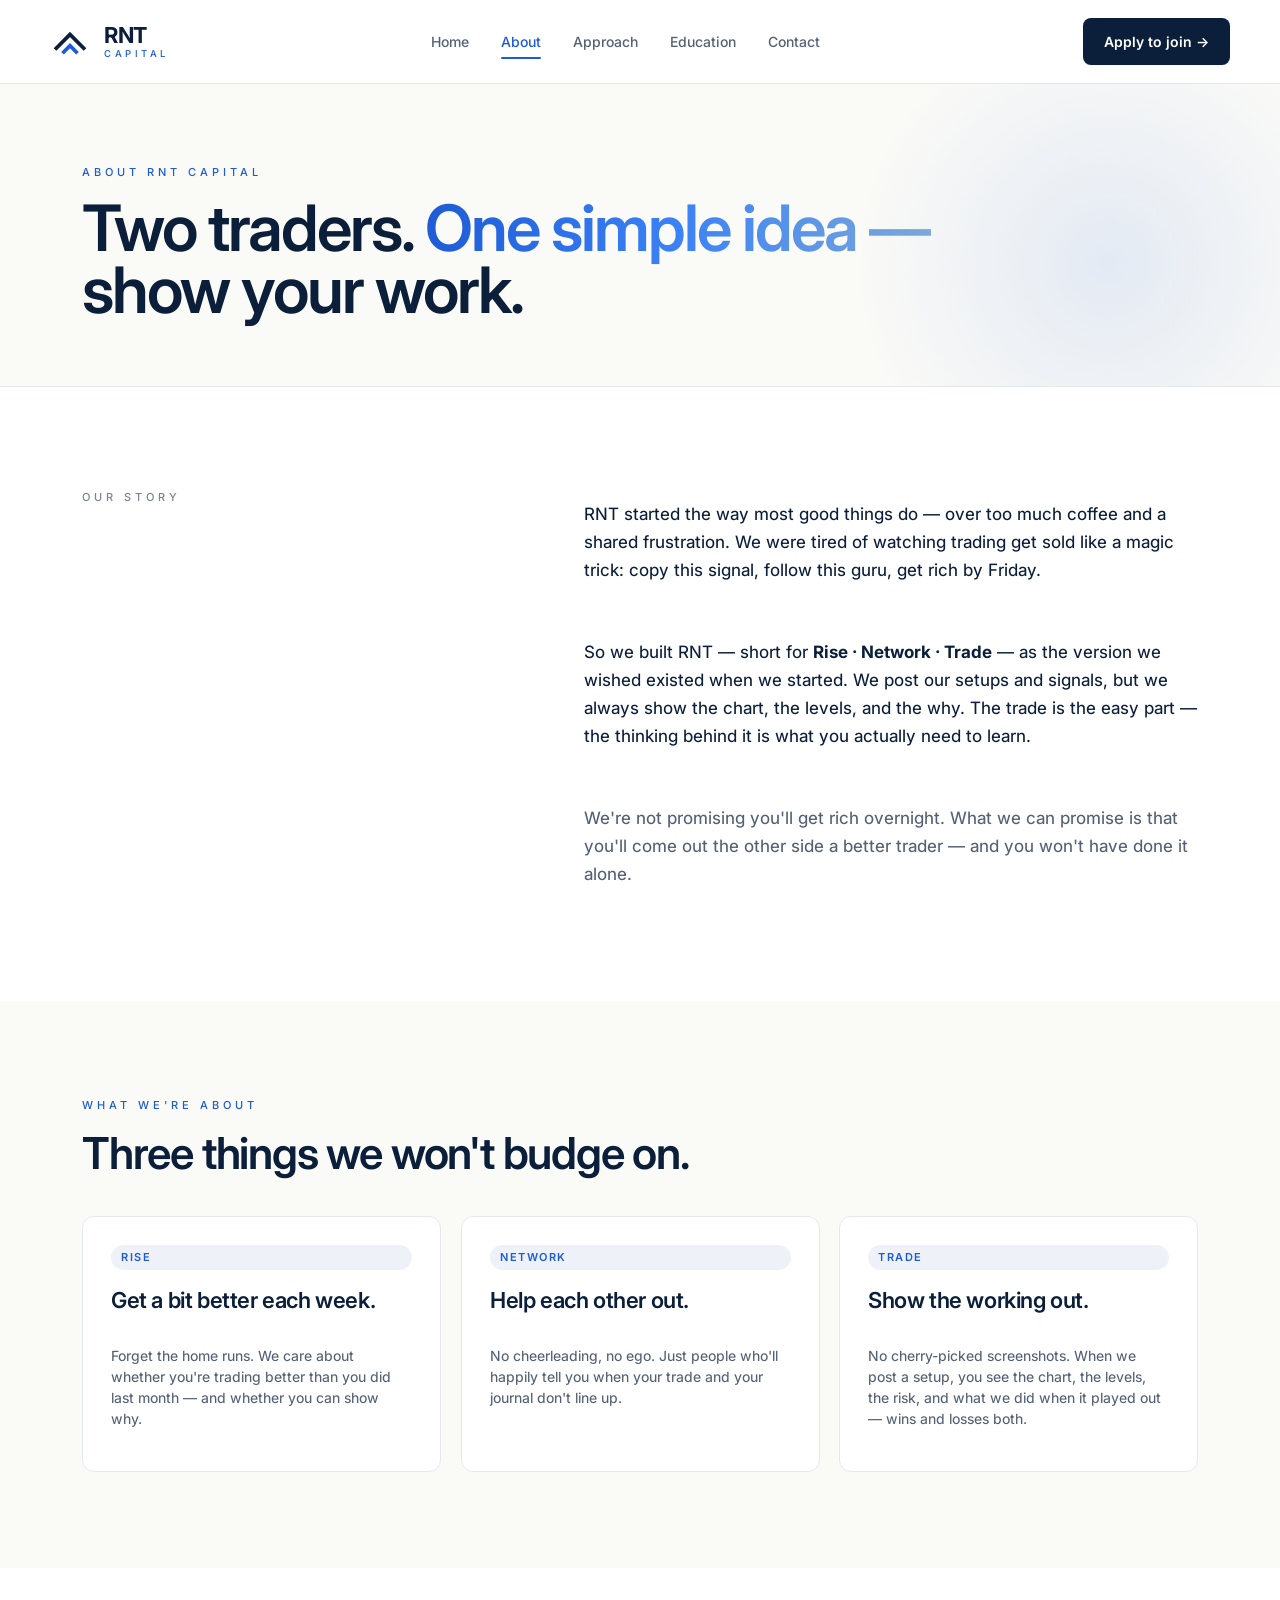
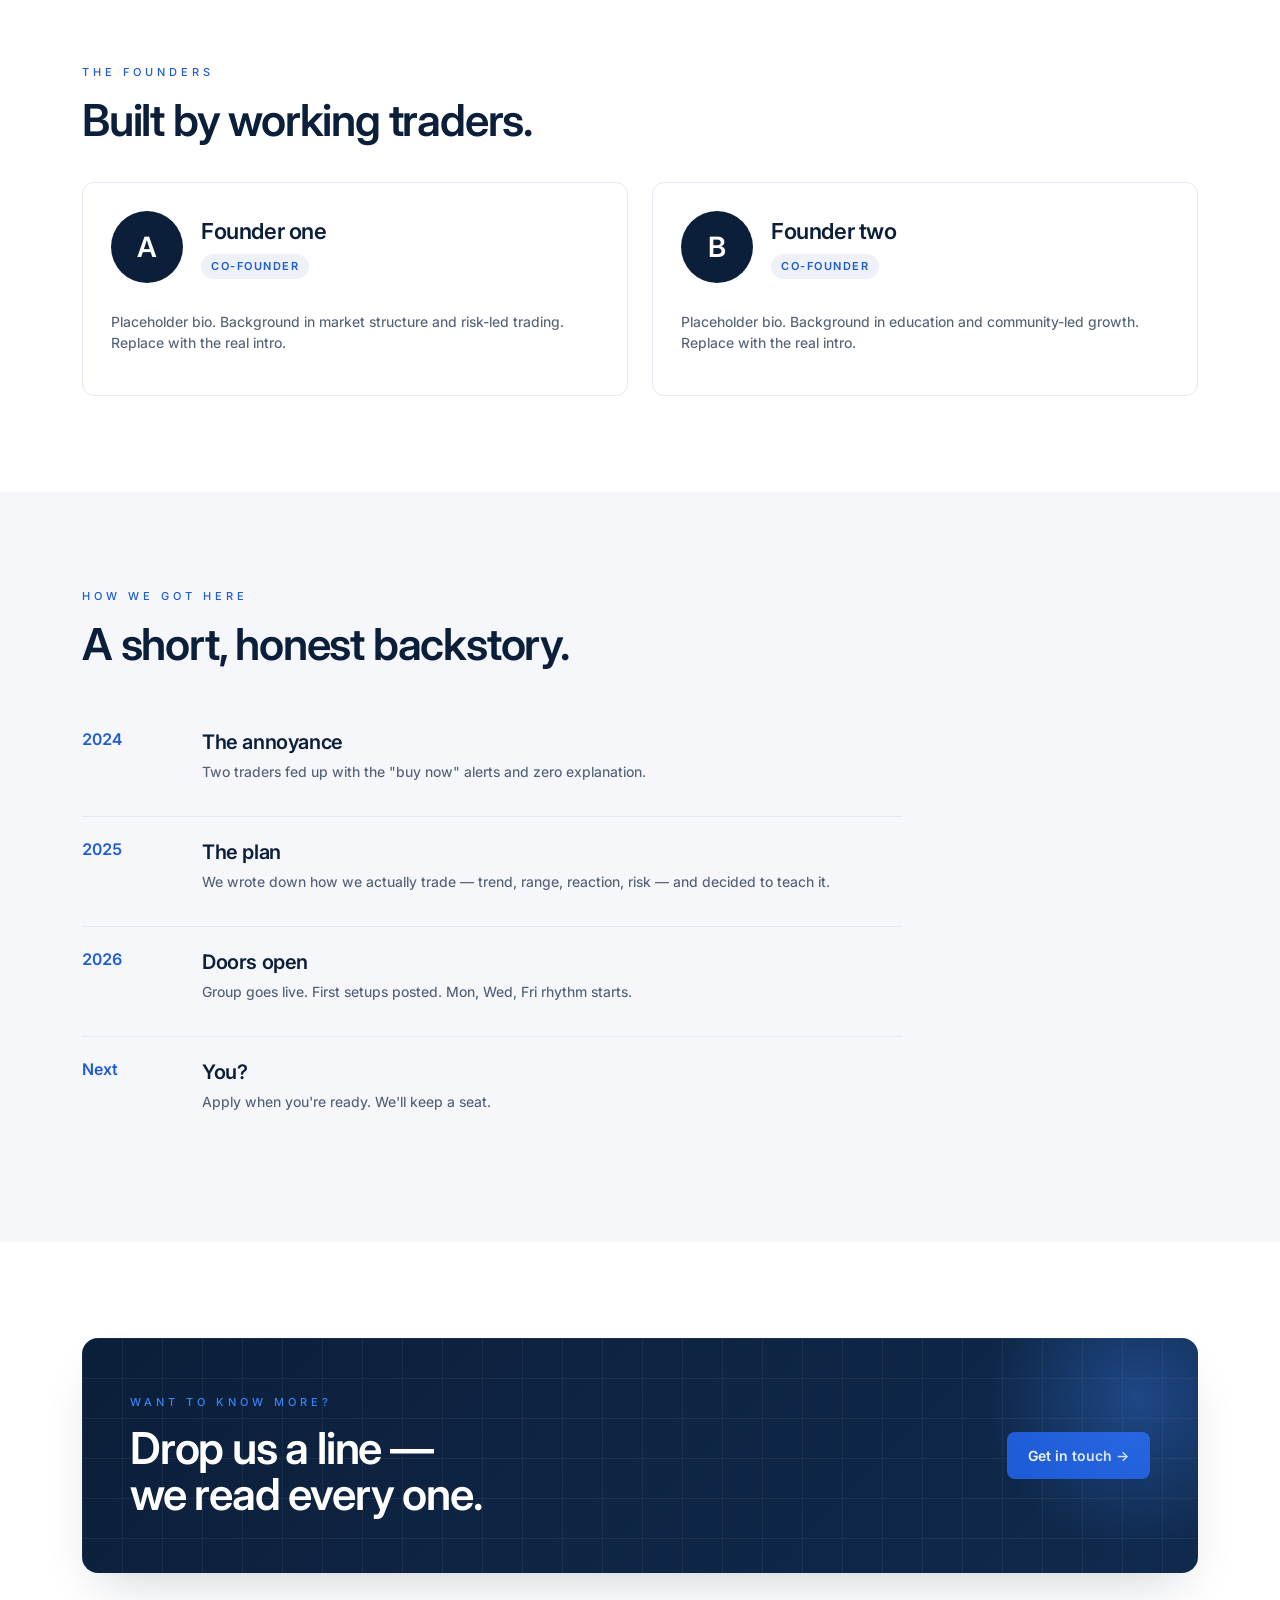
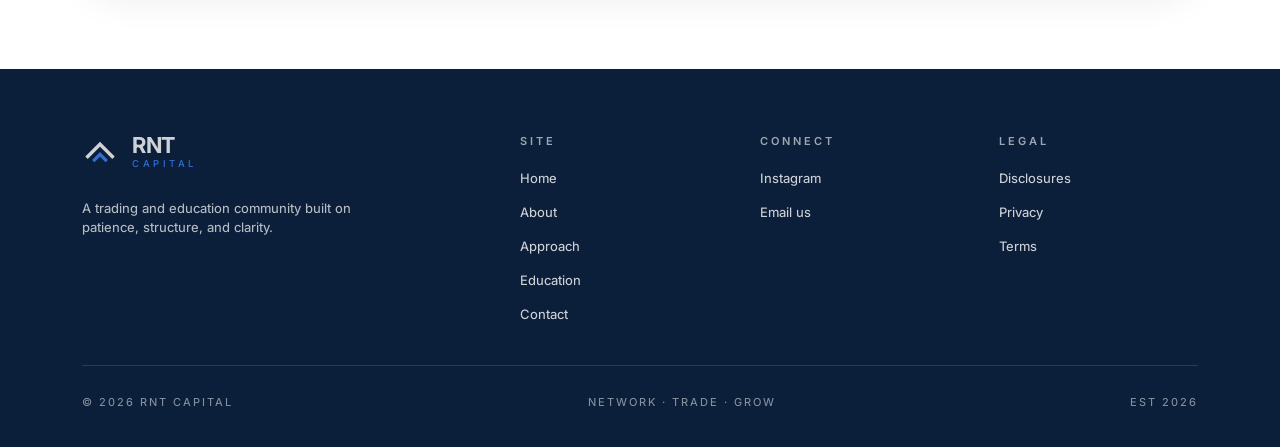
==== site/about.html @ 8daf4a84 "Initial commit: RNT Capital site" ====
<!doctype html>
<html lang="en">
<head>
<meta charset="utf-8" />
<meta name="viewport" content="width=device-width, initial-scale=1" />
<title>About — RNT Capital</title>
<meta name="description" content="Two traders, one principle: discipline before alpha. The story behind RNT Capital." />
<link rel="preconnect" href="https://fonts.googleapis.com">
<link rel="preconnect" href="https://fonts.gstatic.com" crossorigin>
<link href="https://fonts.googleapis.com/css2?family=Inter:wght@400;450;500;600;700&display=swap" rel="stylesheet">
<link rel="stylesheet" href="styles.css">
</head>
<body>

<header class="site-header">
  <div class="wrap nav">
    <a href="index.html" class="lockup" aria-label="RNT Capital home">
      <svg width="40" height="40" viewBox="0 0 64 64" aria-hidden="true"><path d="M8 44 L32 20 L56 44" stroke="#0B1F3A" stroke-width="6" fill="none" /><path d="M20 50 L32 38 L44 50" stroke="#1E5BD6" stroke-width="6" fill="none" /></svg>
      <span class="lockup-text"><span class="lockup-rnt">RNT</span><span class="lockup-cap">Capital</span></span>
    </a>
    <nav class="nav-links" aria-label="Primary">
      <a href="index.html">Home</a>
      <a href="about.html" class="active">About</a>
      <a href="approach.html">Approach</a>
      <a href="education.html">Education</a>
      <a href="contact.html">Contact</a>
    </nav>
    <a href="contact.html" class="btn btn-primary">Apply to join →</a>
  </div>
</header>

<main>
  <section class="page-hero">
    <div class="wrap reveal">
      <div class="crumb">About RNT Capital</div>
      <h1>Two traders. <span class="accent-grad">One simple idea —</span><br>show your work.</h1>
    </div>
  </section>

  <section class="section">
    <div class="wrap" style="display: grid; grid-template-columns: 1fr 1.4fr; gap: 64px;">
      <div class="reveal">
        <span class="eyebrow muted">Our story</span>
      </div>
      <div class="reveal" style="display: flex; flex-direction: column; gap: 20px; font-size: 17px; line-height: 1.65;">
        <p>RNT started the way most good things do — over too much coffee and a shared frustration. We were tired of watching trading get sold like a magic trick: copy this signal, follow this guru, get rich by Friday.</p>
        <p>So we built RNT — short for <strong>Rise · Network · Trade</strong> — as the version we wished existed when we started. We post our setups and signals, but we always show the chart, the levels, and the why. The trade is the easy part — the thinking behind it is what you actually need to learn.</p>
        <p class="muted">We're not promising you'll get rich overnight. What we can promise is that you'll come out the other side a better trader — and you won't have done it alone.</p>
      </div>
    </div>
  </section>

  <!-- Values -->
  <section class="section warm">
    <div class="wrap">
      <div class="reveal" style="display:flex; flex-direction:column; gap:16px; margin-bottom: 40px;">
        <span class="eyebrow">What we're about</span>
        <h2>Three things we won't budge on.</h2>
      </div>
      <div class="grid-3 reveal-stagger">
        <div class="card tilt reveal">
          <span class="tag">RISE</span>
          <h3>Get a bit better each week.</h3>
          <p class="muted" style="font-size: 14px;">Forget the home runs. We care about whether you're trading better than you did last month — and whether you can show why.</p>
        </div>
        <div class="card tilt reveal">
          <span class="tag">NETWORK</span>
          <h3>Help each other out.</h3>
          <p class="muted" style="font-size: 14px;">No cheerleading, no ego. Just people who'll happily tell you when your trade and your journal don't line up.</p>
        </div>
        <div class="card tilt reveal">
          <span class="tag">TRADE</span>
          <h3>Show the working out.</h3>
          <p class="muted" style="font-size: 14px;">No cherry-picked screenshots. When we post a setup, you see the chart, the levels, the risk, and what we did when it played out — wins and losses both.</p>
        </div>
      </div>
    </div>
  </section>

  <!-- Founders -->
  <section class="section">
    <div class="wrap">
      <div class="reveal" style="display:flex; flex-direction:column; gap:16px; margin-bottom: 40px;">
        <span class="eyebrow">The founders</span>
        <h2>Built by working traders.</h2>
      </div>
      <div class="grid-2 reveal-stagger">
        <div class="card tilt reveal">
          <div style="display: flex; gap: 18px; align-items: center;">
            <div style="width: 72px; height: 72px; border-radius: 50%; background: var(--ink); color: white; display: flex; align-items: center; justify-content: center; font-weight: 600; font-size: 28px;">A</div>
            <div>
              <h3>Founder one</h3>
              <span class="tag" style="margin-top: 6px;">CO-FOUNDER</span>
            </div>
          </div>
          <p class="muted" style="font-size: 14px;">Placeholder bio. Background in market structure and risk-led trading. Replace with the real intro.</p>
        </div>
        <div class="card tilt reveal">
          <div style="display: flex; gap: 18px; align-items: center;">
            <div style="width: 72px; height: 72px; border-radius: 50%; background: var(--ink); color: white; display: flex; align-items: center; justify-content: center; font-weight: 600; font-size: 28px;">B</div>
            <div>
              <h3>Founder two</h3>
              <span class="tag" style="margin-top: 6px;">CO-FOUNDER</span>
            </div>
          </div>
          <p class="muted" style="font-size: 14px;">Placeholder bio. Background in education and community-led growth. Replace with the real intro.</p>
        </div>
      </div>
    </div>
  </section>

  <!-- Timeline -->
  <section class="section mist">
    <div class="wrap">
      <div class="reveal" style="display:flex; flex-direction:column; gap:16px; margin-bottom: 40px;">
        <span class="eyebrow">How we got here</span>
        <h2>A short, honest backstory.</h2>
      </div>
      <div class="reveal-stagger" style="display: flex; flex-direction: column; gap: 0; max-width: 820px;">
        <div class="reveal" style="display: grid; grid-template-columns: 96px 1fr; gap: 24px; padding: 20px 0; border-bottom: 1px solid var(--hairline);">
          <span class="accent" style="font-weight:600; font-feature-settings:'tnum';">2024</span>
          <div>
            <h3 style="font-size: 20px;">The annoyance</h3>
            <p class="muted" style="font-size: 14px; margin-top: 4px;">Two traders fed up with the "buy now" alerts and zero explanation.</p>
          </div>
        </div>
        <div class="reveal" style="display: grid; grid-template-columns: 96px 1fr; gap: 24px; padding: 20px 0; border-bottom: 1px solid var(--hairline);">
          <span class="accent" style="font-weight:600; font-feature-settings:'tnum';">2025</span>
          <div>
            <h3 style="font-size: 20px;">The plan</h3>
            <p class="muted" style="font-size: 14px; margin-top: 4px;">We wrote down how we actually trade — trend, range, reaction, risk — and decided to teach it.</p>
          </div>
        </div>
        <div class="reveal" style="display: grid; grid-template-columns: 96px 1fr; gap: 24px; padding: 20px 0; border-bottom: 1px solid var(--hairline);">
          <span class="accent" style="font-weight:600; font-feature-settings:'tnum';">2026</span>
          <div>
            <h3 style="font-size: 20px;">Doors open</h3>
            <p class="muted" style="font-size: 14px; margin-top: 4px;">Group goes live. First setups posted. Mon, Wed, Fri rhythm starts.</p>
          </div>
        </div>
        <div class="reveal" style="display: grid; grid-template-columns: 96px 1fr; gap: 24px; padding: 20px 0;">
          <span class="accent" style="font-weight:600; font-feature-settings:'tnum';">Next</span>
          <div>
            <h3 style="font-size: 20px;">You?</h3>
            <p class="muted" style="font-size: 14px; margin-top: 4px;">Apply when you're ready. We'll keep a seat.</p>
          </div>
        </div>
      </div>
    </div>
  </section>

  <section class="section">
    <div class="wrap">
      <div class="cta-banner reveal">
        <div class="grid-bg"></div>
        <div style="position: relative; display: flex; flex-direction: column; gap: 14px;">
          <span class="eyebrow" style="color: #3B82F6;">Want to know more?</span>
          <h2>Drop us a line — we read every one.</h2>
        </div>
        <a href="contact.html" class="btn btn-accent" style="position: relative;">Get in touch →</a>
      </div>
    </div>
  </section>
</main>

<footer class="site-footer">
  <div class="wrap">
    <div class="footer-grid">
      <div class="footer-col">
        <a href="index.html" class="lockup dark" style="margin-bottom: 16px;" aria-label="RNT Capital home">
          <svg width="36" height="36" viewBox="0 0 64 64" aria-hidden="true"><path d="M8 44 L32 20 L56 44" stroke="white" stroke-width="6" fill="none" /><path d="M20 50 L32 38 L44 50" stroke="#3B82F6" stroke-width="6" fill="none" /></svg>
          <span class="lockup-text"><span class="lockup-rnt">RNT</span><span class="lockup-cap">Capital</span></span>
        </a>
        <p style="font-size: 13px; opacity: 0.7; max-width: 320px; margin-top: 14px;">A trading and education community built on patience, structure, and clarity.</p>
      </div>
      <div class="footer-col"><h4>Site</h4><ul><li><a href="index.html">Home</a></li><li><a href="about.html">About</a></li><li><a href="approach.html">Approach</a></li><li><a href="education.html">Education</a></li><li><a href="contact.html">Contact</a></li></ul></div>
      <div class="footer-col"><h4>Connect</h4><ul><li><a href="https://www.instagram.com/rnt.capital/" target="_blank" rel="noopener">Instagram</a></li><li><a href="mailto:rntcapital365@gmail.com">Email us</a></li></ul></div>
      <div class="footer-col"><h4>Legal</h4><ul><li><a href="#">Disclosures</a></li><li><a href="#">Privacy</a></li><li><a href="#">Terms</a></li></ul></div>
    </div>
    <div class="footer-meta"><span>© 2026 RNT Capital</span><span>Network · Trade · Grow</span><span>Est 2026</span></div>
  </div>
</footer>

<script src="reveal.js" defer></script>
</body>
</html>
---- site/styles.css ----
/* RNT Capital — site styles. Shared by all pages. */
:root {
  --ink: #0B1F3A;
  --ink-2: #15315a;
  --brand: #1E5BD6;
  --bright: #3B82F6;
  --soft: #7DA9D9;
  --paper: #FFFFFF;
  --mist: #F5F7FB;
  --warm: #FAFAF7;
  --hairline: #E4E8F0;
  --faint: #EEF2F8;
  --shadow-sm: 0 1px 2px rgba(11, 31, 58, 0.04);
  --shadow-md: 0 10px 28px -10px rgba(11, 31, 58, 0.14);
  --shadow-lg: 0 24px 48px -18px rgba(11, 31, 58, 0.20);
  --ring: 0 0 0 3px rgba(30, 91, 214, 0.28);
  --ease: cubic-bezier(0.22, 0.61, 0.36, 1);
}

* { box-sizing: border-box; }
html, body { margin: 0; padding: 0; }
html { scroll-behavior: smooth; }
body {
  font-family: 'Inter', system-ui, -apple-system, sans-serif;
  color: var(--ink);
  background: var(--paper);
  font-weight: 450;
  line-height: 1.5;
  -webkit-font-smoothing: antialiased;
  text-rendering: optimizeLegibility;
}
a { color: inherit; text-decoration: none; }

:focus { outline: none; }
:focus-visible {
  outline: none;
  box-shadow: var(--ring);
  border-radius: 6px;
}
::selection { background: rgba(30, 91, 214, 0.18); color: var(--ink); }

/* Honour the hidden attribute even when other display rules are set */
[hidden] { display: none !important; }

/* ── Layout ─────────────────────────────────────────────────────────────── */
.wrap { max-width: 1180px; margin: 0 auto; padding: 0 32px; }
.section { padding: 96px 0; }
.section.tight { padding: 64px 0; }
.section.dark { background: var(--ink); color: white; }
.section.warm { background: var(--warm); }
.section.mist { background: var(--mist); }

/* ── Header ─────────────────────────────────────────────────────────────── */
.site-header {
  position: sticky; top: 0; z-index: 50;
  background: rgba(255,255,255,0.85);
  backdrop-filter: saturate(160%) blur(12px);
  -webkit-backdrop-filter: saturate(160%) blur(12px);
  border-bottom: 1px solid var(--hairline);
}
.nav {
  display: flex; align-items: center; justify-content: space-between;
  padding: 18px 0;
}
.nav-links {
  display: flex; gap: 32px; align-items: center;
  font-size: 14px; font-weight: 500;
}
.nav-links a {
  color: var(--ink); opacity: 0.7;
  position: relative; padding: 4px 0;
  transition: opacity .2s var(--ease), color .2s var(--ease);
}
.nav-links a::after {
  content: "";
  position: absolute; left: 0; right: 0; bottom: -3px;
  height: 2px; border-radius: 2px;
  background: var(--brand);
  transform: scaleX(0); transform-origin: left;
  transition: transform .25s var(--ease);
}
.nav-links a:hover { opacity: 1; }
.nav-links a:hover::after,
.nav-links a.active::after { transform: scaleX(1); }
.nav-links a.active { opacity: 1; color: var(--brand); }

/* ── Lockup ─────────────────────────────────────────────────────────────── */
.lockup { display: inline-flex; align-items: center; gap: 14px; }
.lockup-text { display: flex; flex-direction: column; line-height: 1; gap: 3px; }
.lockup-rnt { font-weight: 700; font-size: 22px; letter-spacing: -0.5px; color: var(--ink); }
.lockup-cap {
  font-weight: 500; font-size: 9.5px; letter-spacing: 3.5px;
  color: var(--brand); text-transform: uppercase;
}
.lockup.dark .lockup-rnt { color: white; }
.lockup.dark .lockup-cap { color: var(--bright); }

/* ── Buttons ────────────────────────────────────────────────────────────── */
.btn {
  display: inline-flex; align-items: center; gap: 8px;
  font-weight: 600; font-size: 14px;
  padding: 12px 20px; border-radius: 8px;
  border: 1px solid transparent;
  cursor: pointer; text-decoration: none;
  transition: transform .15s var(--ease), box-shadow .2s var(--ease),
              background .2s var(--ease), border-color .2s var(--ease), color .2s var(--ease);
  font-family: inherit;
  white-space: nowrap;
}
.btn:hover { transform: translateY(-1px); }
.btn:active { transform: translateY(0); }
.btn-primary { background: var(--ink); color: white; box-shadow: var(--shadow-sm); }
.btn-primary:hover { background: var(--ink-2); box-shadow: var(--shadow-md); }
.btn-accent { background: var(--brand); color: white; box-shadow: var(--shadow-sm); }
.btn-accent:hover { background: #1a4fbc; box-shadow: var(--shadow-md); }
.btn-ghost { background: transparent; color: var(--ink); border-color: var(--hairline); }
.btn-ghost:hover { border-color: var(--ink); background: var(--mist); }
.btn-link {
  color: var(--brand); padding: 12px 0; font-weight: 600;
  position: relative;
}
.btn-link::after {
  content: ""; position: absolute; left: 0; right: 0; bottom: 8px;
  height: 1px; background: var(--brand); transform: scaleX(0); transform-origin: left;
  transition: transform .25s var(--ease);
}
.btn-link:hover::after { transform: scaleX(1); }

/* ── Type ───────────────────────────────────────────────────────────────── */
.eyebrow {
  font-size: 11px; font-weight: 500; letter-spacing: 4px;
  color: var(--brand); text-transform: uppercase;
}
.eyebrow.muted { color: var(--ink); opacity: 0.55; }
h1, h2, h3, h4 { font-family: inherit; margin: 0; letter-spacing: -0.5px; }
h1 {
  font-weight: 600; font-size: 64px; line-height: 0.98;
  letter-spacing: -2px; text-wrap: balance;
}
h2 {
  font-weight: 600; font-size: 44px; line-height: 1.05;
  letter-spacing: -1.2px; text-wrap: balance;
}
h3 { font-weight: 600; font-size: 22px; letter-spacing: -0.4px; }
.lead { font-size: 18px; line-height: 1.55; opacity: 0.78; max-width: 560px; }
.muted { opacity: 0.7; }
.accent { color: var(--brand); }
.accent-grad {
  background: linear-gradient(95deg, var(--brand) 0%, var(--bright) 50%, var(--soft) 100%);
  -webkit-background-clip: text; background-clip: text;
  -webkit-text-fill-color: transparent; color: transparent;
}

/* ── Cards ──────────────────────────────────────────────────────────────── */
.card {
  background: white; border: 1px solid var(--hairline);
  border-radius: 12px; padding: 28px;
  display: flex; flex-direction: column; gap: 14px;
  transition: transform .25s var(--ease), box-shadow .25s var(--ease), border-color .25s var(--ease);
}
.card.tilt:hover {
  transform: translateY(-3px);
  box-shadow: var(--shadow-md);
  border-color: rgba(30, 91, 214, 0.28);
}
.grid-3 { display: grid; grid-template-columns: repeat(3, 1fr); gap: 20px; }
.grid-2 { display: grid; grid-template-columns: repeat(2, 1fr); gap: 24px; }

/* ── Footer ─────────────────────────────────────────────────────────────── */
.site-footer {
  background: var(--ink); color: white; padding: 64px 0 36px;
}
.footer-grid {
  display: grid; grid-template-columns: 2fr 1fr 1fr 1fr; gap: 40px;
  padding-bottom: 40px; border-bottom: 1px solid rgba(255,255,255,0.12);
}
.footer-col h4 {
  font-size: 11px; font-weight: 600; letter-spacing: 3px;
  text-transform: uppercase; opacity: 0.6; margin-bottom: 16px;
}
.footer-col ul { list-style: none; padding: 0; margin: 0; display: flex; flex-direction: column; gap: 10px; }
.footer-col a {
  font-size: 13px; opacity: 0.8;
  transition: opacity .2s var(--ease), color .2s var(--ease);
}
.footer-col a:hover { opacity: 1; color: var(--bright); }
.footer-meta {
  display: flex; justify-content: space-between; align-items: center;
  padding-top: 28px; font-size: 11px; letter-spacing: 2px;
  text-transform: uppercase; opacity: 0.5;
}

/* ── Forms ──────────────────────────────────────────────────────────────── */
.field { display: flex; flex-direction: column; gap: 8px; }
.field label {
  font-size: 11px; font-weight: 600; letter-spacing: 2.5px;
  text-transform: uppercase; opacity: 0.7;
}
.field label .req { color: var(--brand); margin-left: 4px; }
.field input, .field textarea, .field select {
  font-family: inherit; font-size: 15px; color: var(--ink);
  padding: 14px 16px; border: 1px solid var(--hairline); border-radius: 8px;
  background: white; transition: border .2s var(--ease), box-shadow .2s var(--ease);
}
.field input:focus, .field textarea:focus, .field select:focus {
  outline: none; border-color: var(--brand);
  box-shadow: 0 0 0 4px rgba(30,91,214,0.14);
}
.field textarea { resize: vertical; min-height: 140px; }
.field-row { display: grid; grid-template-columns: 1fr 1fr; gap: 16px; }
.checkbox-row { display: flex; gap: 10px; align-items: flex-start; font-size: 13px; opacity: 0.75; }
.checkbox-row input { margin-top: 3px; accent-color: var(--brand); }
.help { font-size: 12px; opacity: 0.6; }

/* ── Hero glow background ──────────────────────────────────────────────── */
.hero-section {
  position: relative;
  isolation: isolate;
  overflow: hidden;
}
.hero-section::before {
  content: "";
  position: absolute;
  inset: -20% -10% auto -10%;
  height: 90%;
  background:
    radial-gradient(ellipse 55% 60% at 82% 25%, rgba(30, 91, 214, 0.18), transparent 65%),
    radial-gradient(ellipse 45% 55% at 12% 30%, rgba(125, 169, 217, 0.14), transparent 70%);
  z-index: -1;
  pointer-events: none;
}

/* ── Hero chart ─────────────────────────────────────────────────────────── */
.hero-visual {
  background: white;
  border: 1px solid var(--hairline);
  border-radius: 14px; padding: 28px;
  display: flex; flex-direction: column; gap: 18px; height: 100%;
  box-shadow: var(--shadow-md);
  position: relative;
}
.hero-visual .meta {
  display: flex; justify-content: space-between;
  font-size: 10px; font-weight: 500; letter-spacing: 2px; opacity: 0.55;
}
.hero-visual .stat {
  font-size: 11px; font-weight: 600; color: var(--brand); letter-spacing: 1px;
}
.hero-pulse {
  position: absolute;
  width: 14px; height: 14px;
  border-radius: 50%;
  background: var(--brand);
  box-shadow: 0 0 0 0 rgba(30,91,214,0.6);
  animation: pulse 2.4s var(--ease) infinite;
}
@keyframes pulse {
  0%   { box-shadow: 0 0 0 0    rgba(30,91,214,0.45); }
  70%  { box-shadow: 0 0 0 14px rgba(30,91,214,0); }
  100% { box-shadow: 0 0 0 0    rgba(30,91,214,0); }
}

/* ── Page hero ──────────────────────────────────────────────────────────── */
.page-hero {
  padding: 80px 0 64px;
  border-bottom: 1px solid var(--hairline);
  background: var(--warm);
  position: relative;
  overflow: hidden;
  isolation: isolate;
}
.page-hero::before {
  content: "";
  position: absolute;
  inset: -40% -10% auto auto;
  width: 600px; height: 600px;
  background: radial-gradient(circle, rgba(30,91,214,0.10), transparent 60%);
  z-index: -1;
  pointer-events: none;
}
.page-hero .crumb {
  font-size: 11px; font-weight: 500; letter-spacing: 4px;
  color: var(--brand); text-transform: uppercase; margin-bottom: 16px;
}

/* ── Misc ───────────────────────────────────────────────────────────────── */
.divider { height: 1px; background: var(--hairline); }
.tag {
  display: inline-flex; align-items: center;
  font-size: 11px; font-weight: 600; letter-spacing: 1.5px;
  padding: 4px 10px; border-radius: 999px;
  background: var(--faint); color: var(--brand);
}
.tag.dark { background: rgba(255,255,255,0.1); color: white; }

/* Pill badge with dot */
.pill {
  display: inline-flex; align-items: center; gap: 8px;
  padding: 6px 14px;
  background: var(--faint);
  color: var(--brand);
  border: 1px solid rgba(30,91,214,0.18);
  border-radius: 999px;
  font-size: 12px; font-weight: 500; letter-spacing: 1px; text-transform: uppercase;
}
.pill .dot {
  width: 6px; height: 6px; border-radius: 50%;
  background: var(--brand);
  animation: dot-pulse 2s var(--ease) infinite;
}
@keyframes dot-pulse {
  0%, 100% { opacity: 1; }
  50%      { opacity: 0.35; }
}

/* ── CTA banner ─────────────────────────────────────────────────────────── */
.cta-banner {
  background: linear-gradient(135deg, var(--ink) 0%, #102a4d 100%);
  color: white; border-radius: 16px;
  padding: 56px 48px; display: flex; justify-content: space-between;
  align-items: center; gap: 32px; position: relative; overflow: hidden;
  box-shadow: var(--shadow-lg);
}
.cta-banner h2 { max-width: 560px; }
.cta-banner .grid-bg {
  position: absolute; inset: 0; opacity: 0.06; pointer-events: none;
  background-image:
    linear-gradient(white 1px, transparent 1px),
    linear-gradient(90deg, white 1px, transparent 1px);
  background-size: 40px 40px;
}
.cta-banner::after {
  content: "";
  position: absolute;
  width: 360px; height: 360px;
  right: -120px; top: -120px;
  background: radial-gradient(circle, rgba(59,130,246,0.35), transparent 60%);
  pointer-events: none;
}

/* ── Stats row ──────────────────────────────────────────────────────────── */
.stats { display: grid; grid-template-columns: repeat(3, 1fr); gap: 0; }
.stat-cell {
  padding: 32px 24px; border-right: 1px solid var(--hairline);
  display: flex; flex-direction: column; gap: 6px;
}
.stat-cell:last-child { border-right: none; }
.stat-cell .num {
  font-weight: 600; font-size: 44px; letter-spacing: -1.4px;
  color: var(--brand); font-feature-settings: "tnum";
}
.stat-cell .lbl { font-size: 12px; font-weight: 500; opacity: 0.65; }

/* ── Marquee ticker ─────────────────────────────────────────────────────── */
.ticker {
  background: var(--ink);
  color: white;
  overflow: hidden;
  position: relative;
}
.ticker::before, .ticker::after {
  content: "";
  position: absolute; top: 0; bottom: 0; width: 80px;
  z-index: 2; pointer-events: none;
}
.ticker::before { left: 0; background: linear-gradient(to right, var(--ink), transparent); }
.ticker::after  { right: 0; background: linear-gradient(to left,  var(--ink), transparent); }
.ticker-track {
  display: flex; gap: 56px;
  padding: 16px 0;
  width: max-content;
  animation: ticker 50s linear infinite;
}
.ticker:hover .ticker-track { animation-play-state: paused; }
.ticker-item {
  display: inline-flex; align-items: center; gap: 14px;
  font-size: 12px; font-weight: 500;
  letter-spacing: 2.5px; text-transform: uppercase;
  white-space: nowrap;
  opacity: 0.85;
}
.ticker-item .dot {
  width: 4px; height: 4px; border-radius: 50%;
  background: var(--bright);
  flex-shrink: 0;
}
@keyframes ticker {
  from { transform: translateX(0); }
  to   { transform: translateX(-50%); }
}

/* ── Testimonials ──────────────────────────────────────────────────────── */
.testimonial {
  background: white;
  border: 1px solid var(--hairline);
  border-radius: 14px;
  padding: 28px;
  display: flex;
  flex-direction: column;
  gap: 20px;
  transition: border-color .25s var(--ease), box-shadow .25s var(--ease), transform .25s var(--ease);
}
.testimonial:hover {
  border-color: rgba(30, 91, 214, 0.28);
  box-shadow: var(--shadow-md);
  transform: translateY(-3px);
}
.testimonial blockquote {
  margin: 0;
  font-size: 16px;
  line-height: 1.6;
  letter-spacing: -0.1px;
  color: var(--ink);
  position: relative;
  padding-left: 18px;
}
.testimonial blockquote::before {
  content: "";
  position: absolute;
  left: 0; top: 4px; bottom: 4px;
  width: 3px;
  border-radius: 2px;
  background: var(--brand);
}
.testimonial .who {
  display: flex;
  align-items: center;
  gap: 12px;
  font-size: 13px;
  border-top: 1px solid var(--hairline);
  padding-top: 18px;
  margin-top: auto;
}
.testimonial .who .avatar {
  width: 38px; height: 38px;
  border-radius: 50%;
  background: var(--ink);
  color: white;
  display: inline-flex;
  align-items: center;
  justify-content: center;
  font-weight: 600;
  font-size: 13px;
  letter-spacing: 0.5px;
  flex-shrink: 0;
}
.testimonial .who strong { display: block; font-weight: 600; font-size: 13px; }
.testimonial .who span { opacity: 0.6; font-size: 12px; }

/* ── FAQ ───────────────────────────────────────────────────────────────── */
.faq { display: flex; flex-direction: column; max-width: 820px; }
.faq details {
  border-bottom: 1px solid var(--hairline);
}
.faq details:first-child { border-top: 1px solid var(--hairline); }
.faq summary {
  list-style: none;
  cursor: pointer;
  display: flex;
  justify-content: space-between;
  align-items: center;
  gap: 24px;
  padding: 24px 0;
  font-size: 19px;
  font-weight: 500;
  letter-spacing: -0.2px;
  color: var(--ink);
  transition: color .2s var(--ease);
}
.faq summary::-webkit-details-marker { display: none; }
.faq summary::after {
  content: "";
  width: 28px; height: 28px;
  border-radius: 999px;
  background: var(--faint);
  background-image:
    linear-gradient(var(--brand), var(--brand)),
    linear-gradient(var(--brand), var(--brand));
  background-size: 12px 2px, 2px 12px;
  background-position: center, center;
  background-repeat: no-repeat, no-repeat;
  flex-shrink: 0;
  transition: background-size .25s var(--ease), transform .25s var(--ease), background-color .2s var(--ease);
}
.faq summary:hover { color: var(--brand); }
.faq details[open] summary { color: var(--brand); }
.faq details[open] summary::after {
  background-size: 12px 2px, 0 0;
  background-color: rgba(30, 91, 214, 0.14);
  transform: rotate(180deg);
}
.faq details > div {
  padding: 0 0 26px;
  font-size: 15px;
  line-height: 1.65;
  opacity: 0.78;
  max-width: 720px;
  animation: faq-in .35s var(--ease);
}
@keyframes faq-in {
  from { opacity: 0; transform: translateY(-4px); }
  to   { opacity: 0.78; transform: none; }
}

/* ── Logo cloud / "as covered in" strip ─────────────────────────────────── */
.logo-cloud {
  display: flex; align-items: center; justify-content: space-between;
  gap: 32px; flex-wrap: wrap;
  padding: 24px 0;
  opacity: 0.55;
}
.logo-cloud span {
  font-size: 14px; font-weight: 600;
  letter-spacing: 2.5px; text-transform: uppercase;
}

/* ── Scroll reveal ─────────────────────────────────────────────────────── */
.reveal {
  opacity: 0;
  transform: translateY(16px);
  transition: opacity .7s var(--ease), transform .7s var(--ease);
  will-change: opacity, transform;
}
.reveal.is-visible { opacity: 1; transform: none; }
.reveal-stagger > * { transition-delay: calc(var(--i, 0) * 70ms); }

/* ── Reduced motion ────────────────────────────────────────────────────── */
@media (prefers-reduced-motion: reduce) {
  *, *::before, *::after {
    animation-duration: 0.001ms !important;
    animation-iteration-count: 1 !important;
    transition-duration: 0.001ms !important;
    scroll-behavior: auto !important;
  }
  .reveal { opacity: 1; transform: none; }
  .ticker-track { animation: none; transform: none; }
  .hero-pulse { animation: none; }
}

/* ── Responsive ─────────────────────────────────────────────────────────── */
@media (max-width: 980px) {
  .wrap.hero-grid { grid-template-columns: 1fr !important; gap: 40px !important; }
  .contact-grid { grid-template-columns: 1fr !important; gap: 40px !important; }
  .contact-grid aside { position: static !important; }
}
@media (max-width: 860px) {
  h1 { font-size: 44px; }
  h2 { font-size: 32px; }
  .grid-3, .grid-2, .field-row { grid-template-columns: 1fr; }
  .footer-grid { grid-template-columns: 1fr 1fr; gap: 28px; }
  .nav-links { display: none; }
  .stats { grid-template-columns: 1fr; }
  .stat-cell { border-right: none; border-bottom: 1px solid var(--hairline); }
  .cta-banner { flex-direction: column; align-items: flex-start; padding: 36px 28px; }
  .section { padding: 64px 0; }
  .faq summary { font-size: 17px; }
}
@media (max-width: 520px) {
  .wrap { padding: 0 20px; }
  h1 { font-size: 36px; letter-spacing: -1px; }
  h2 { font-size: 26px; letter-spacing: -0.6px; }
  .footer-grid { grid-template-columns: 1fr; }
  .footer-meta { flex-direction: column; gap: 8px; align-items: flex-start; }
}
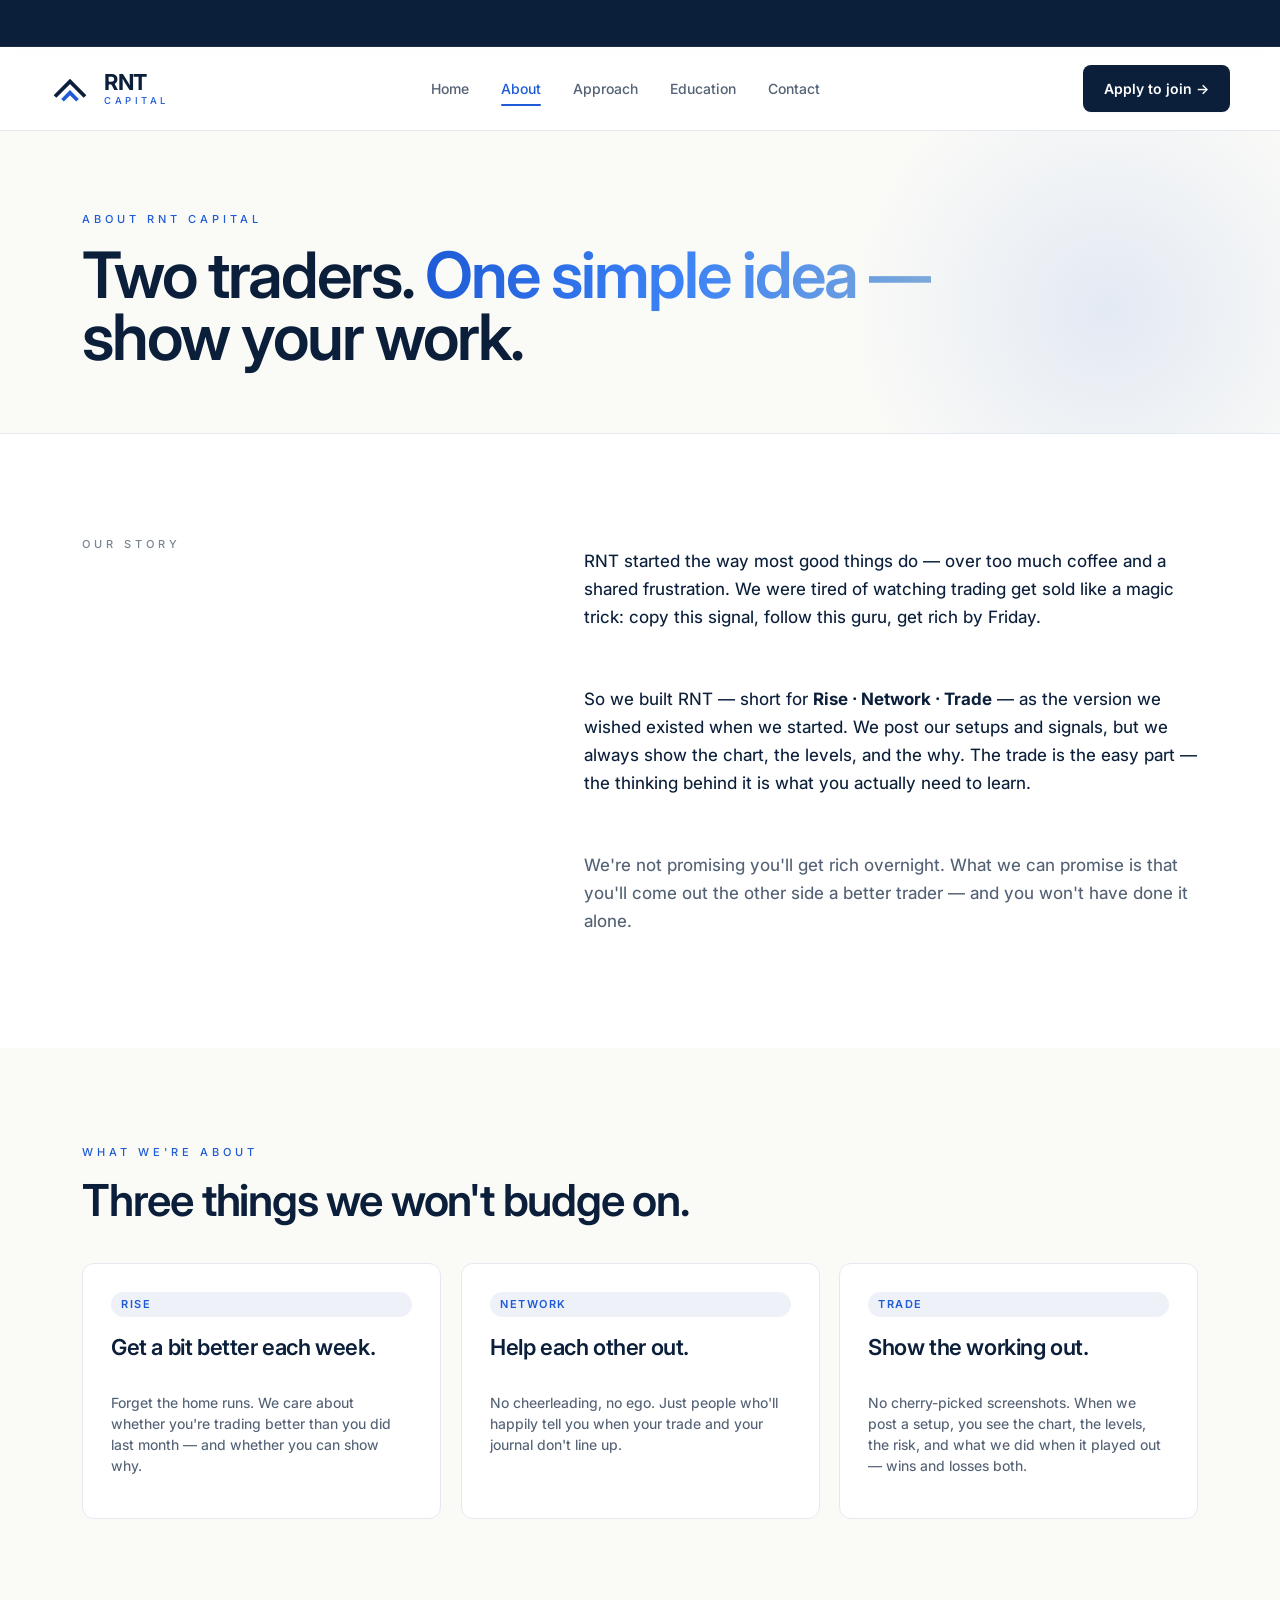
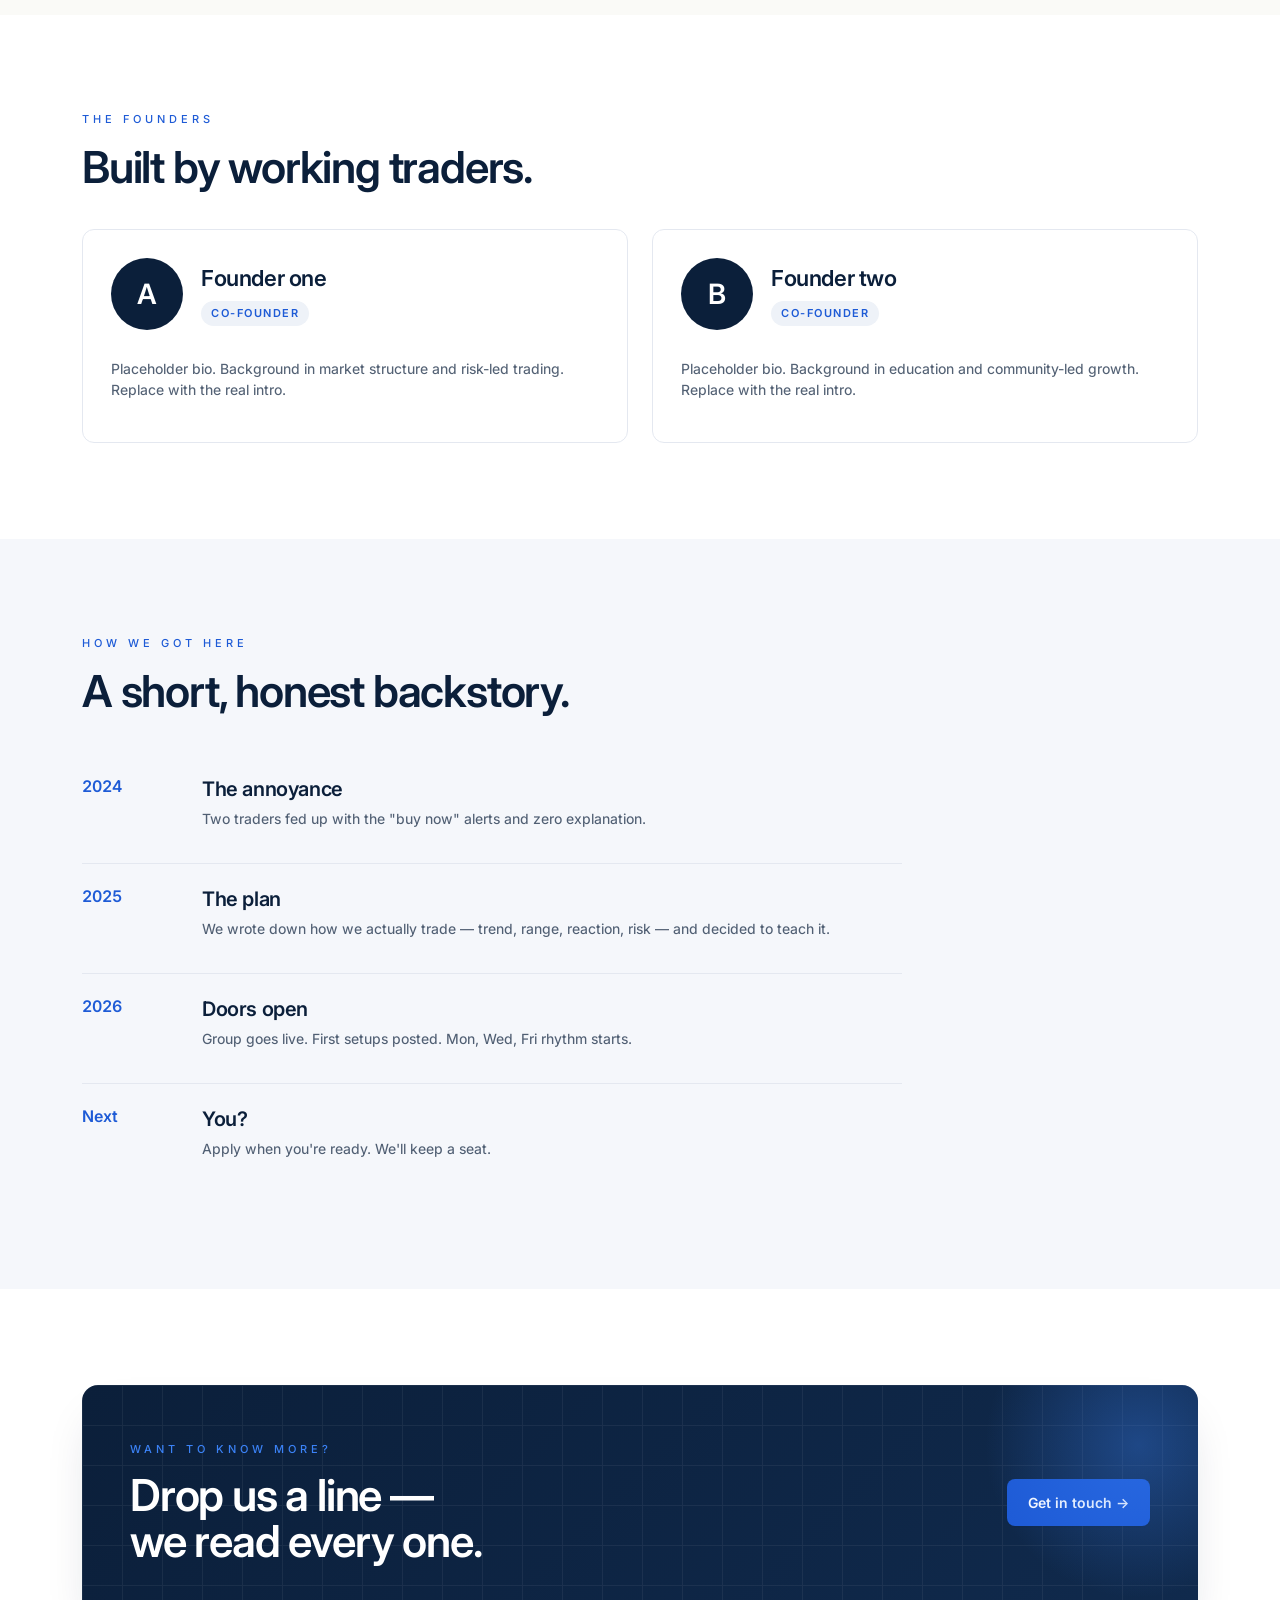
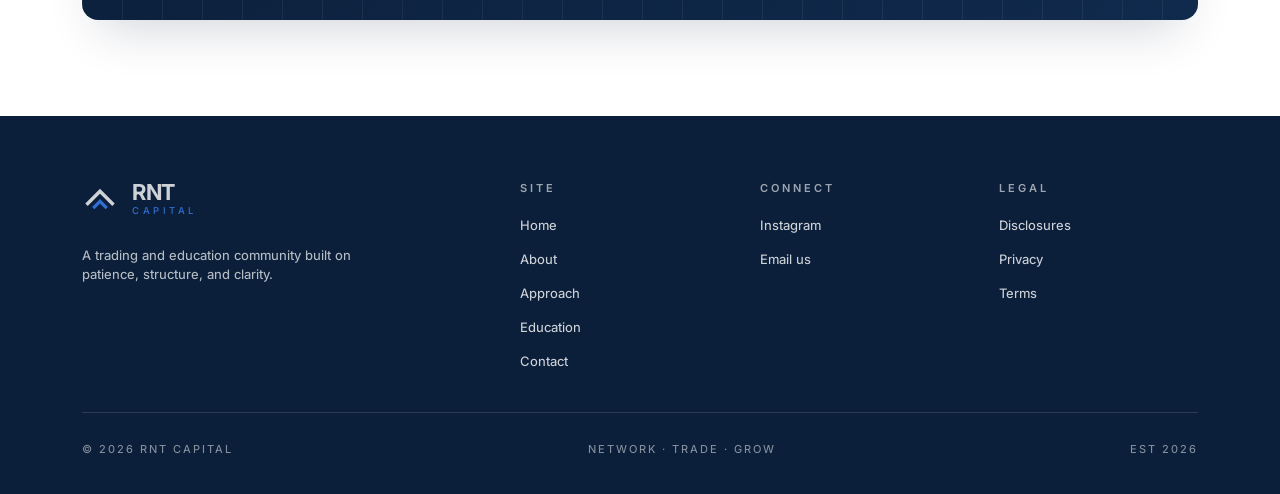
==== commit 6f02813d: "Add live TradingView market ticker to top of every page" ====
--- a/site/about.html
+++ b/site/about.html
@@ -11,6 +11,29 @@
 <link rel="stylesheet" href="styles.css">
 </head>
 <body>
+
+<!-- Live market ticker (TradingView) -->
+<aside class="market-ticker" aria-label="Live market prices">
+  <div class="tradingview-widget-container">
+    <div class="tradingview-widget-container__widget"></div>
+    <script type="text/javascript" src="https://s3.tradingview.com/external-embed/widget-ticker-tape.js" async>
+    {
+      "symbols": [
+        { "proName": "FX:EURUSD", "title": "EUR/USD" },
+        { "proName": "FX:GBPUSD", "title": "GBP/USD" },
+        { "proName": "BITSTAMP:BTCUSD", "title": "BTC/USD" },
+        { "proName": "OANDA:XAUUSD", "title": "Gold" },
+        { "proName": "FOREXCOM:SPXUSD", "title": "S&P 500" }
+      ],
+      "showSymbolLogo": false,
+      "isTransparent": true,
+      "displayMode": "adaptive",
+      "colorTheme": "dark",
+      "locale": "en"
+    }
+    </script>
+  </div>
+</aside>
 
 <header class="site-header">
   <div class="wrap nav">
--- a/site/styles.css
+++ b/site/styles.css
@@ -351,6 +351,25 @@
 }
 .stat-cell .lbl { font-size: 12px; font-weight: 500; opacity: 0.65; }
 
+/* ── Live market ticker (TradingView widget) ──────────────────────────── */
+.market-ticker {
+  background: var(--ink);
+  border-bottom: 1px solid rgba(255,255,255,0.06);
+  min-height: 46px;
+  overflow: hidden;
+  position: relative;
+}
+.market-ticker .tradingview-widget-container {
+  height: 46px;
+}
+.market-ticker::before, .market-ticker::after {
+  content: "";
+  position: absolute; top: 0; bottom: 0; width: 56px;
+  z-index: 2; pointer-events: none;
+}
+.market-ticker::before { left: 0; background: linear-gradient(to right, var(--ink), transparent); }
+.market-ticker::after  { right: 0; background: linear-gradient(to left,  var(--ink), transparent); }
+
 /* ── Marquee ticker ─────────────────────────────────────────────────────── */
 .ticker {
   background: var(--ink);
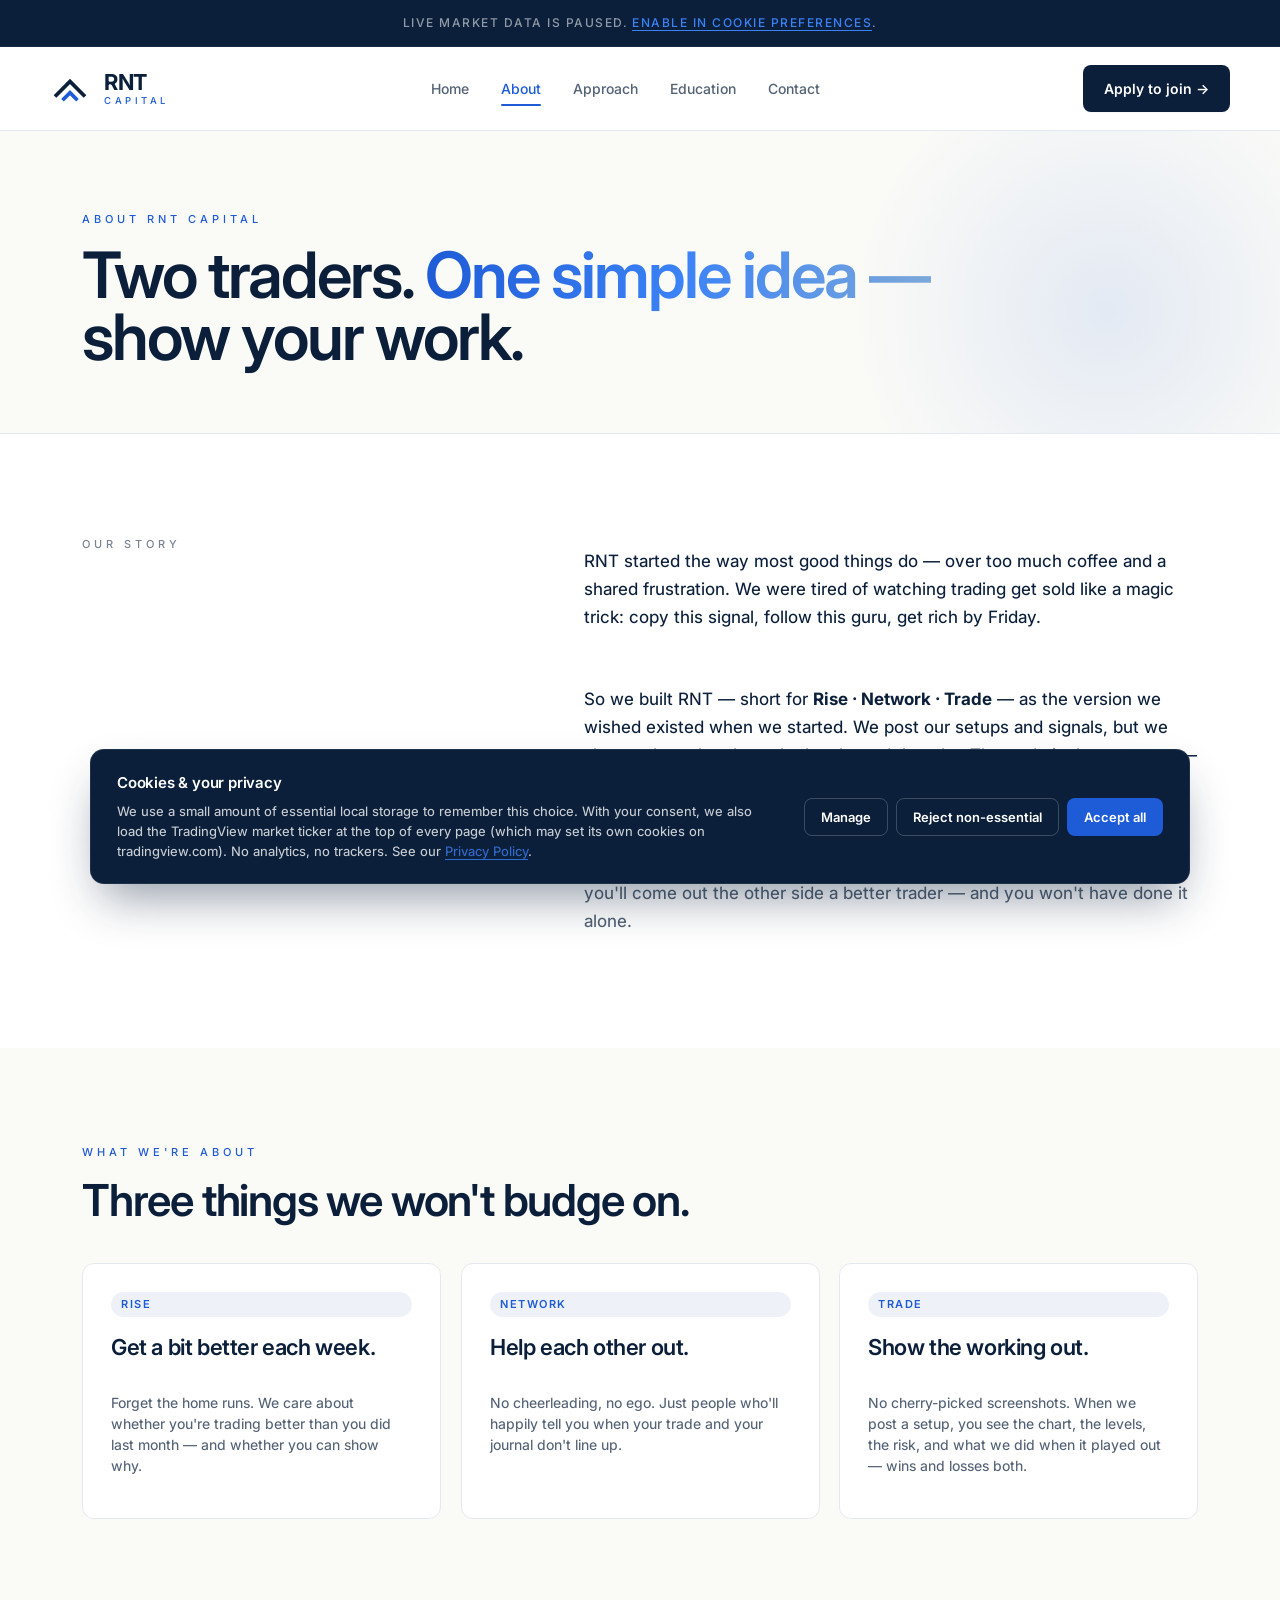
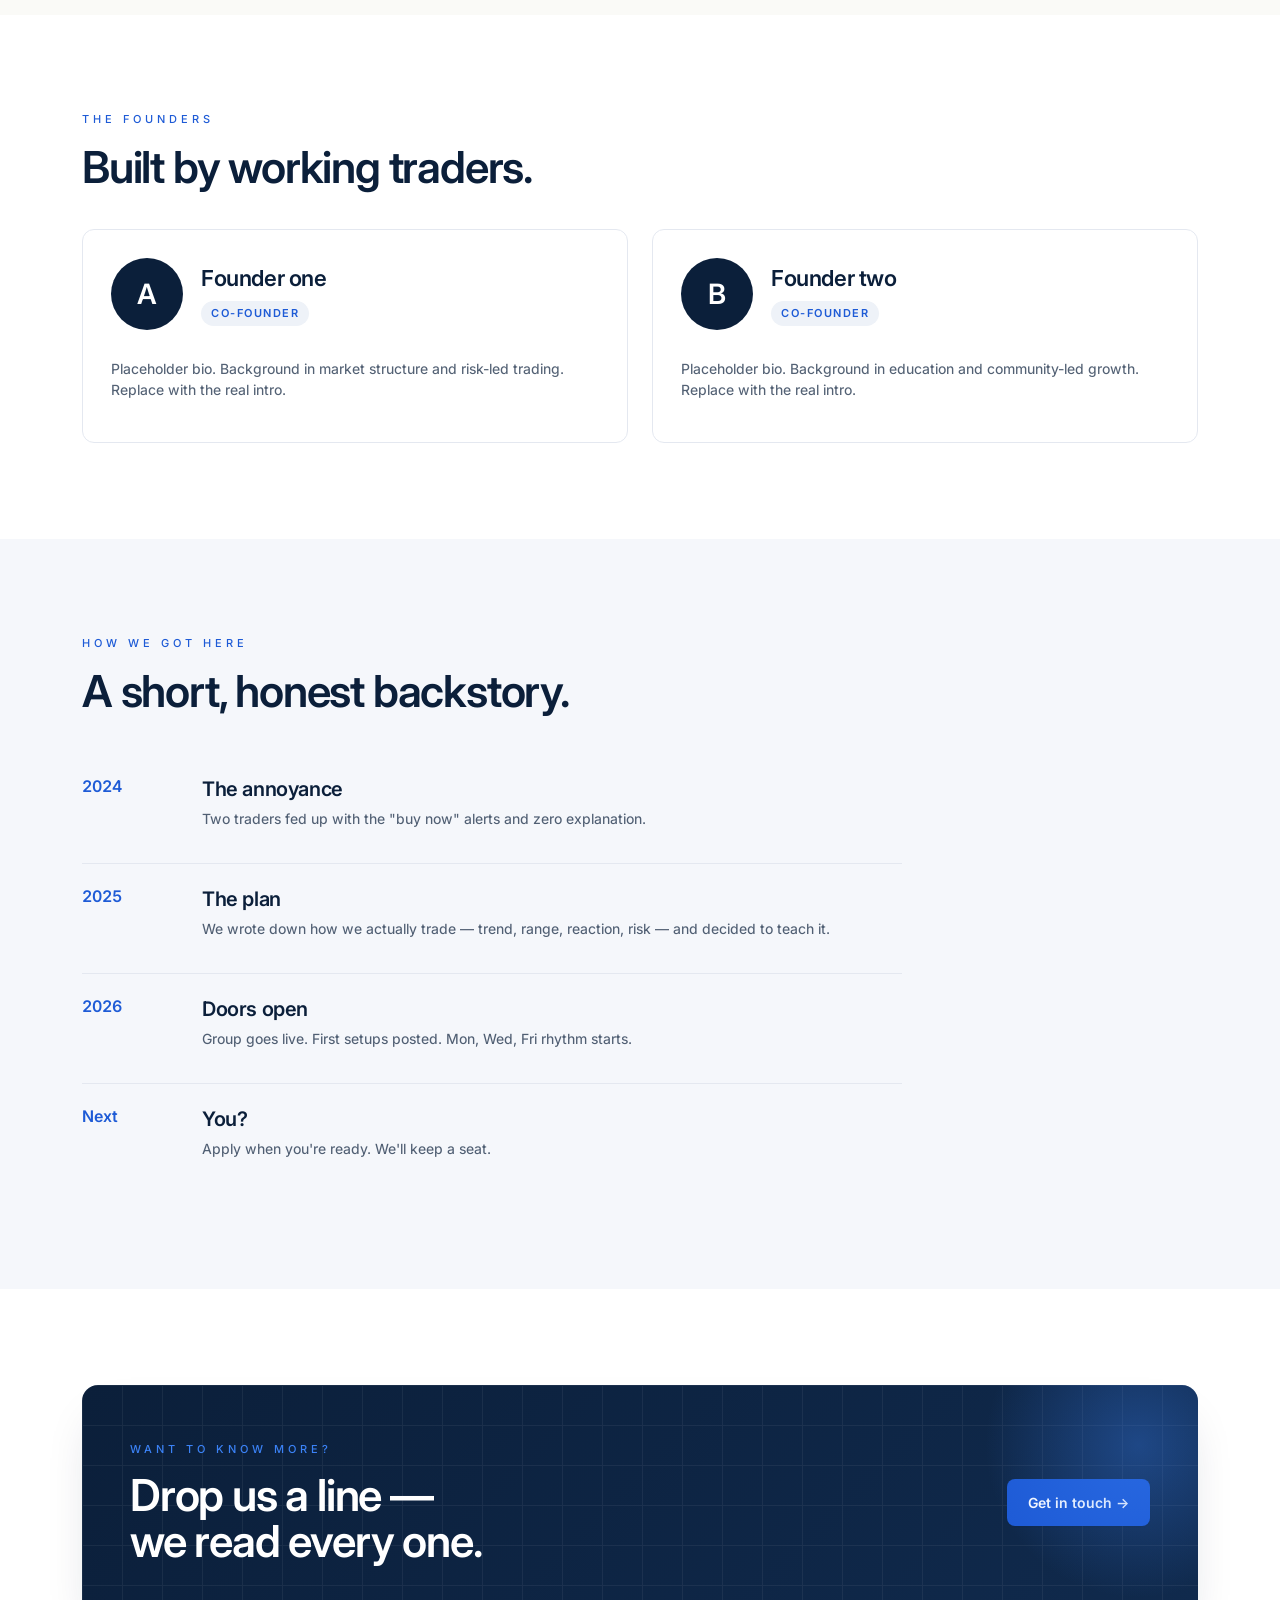
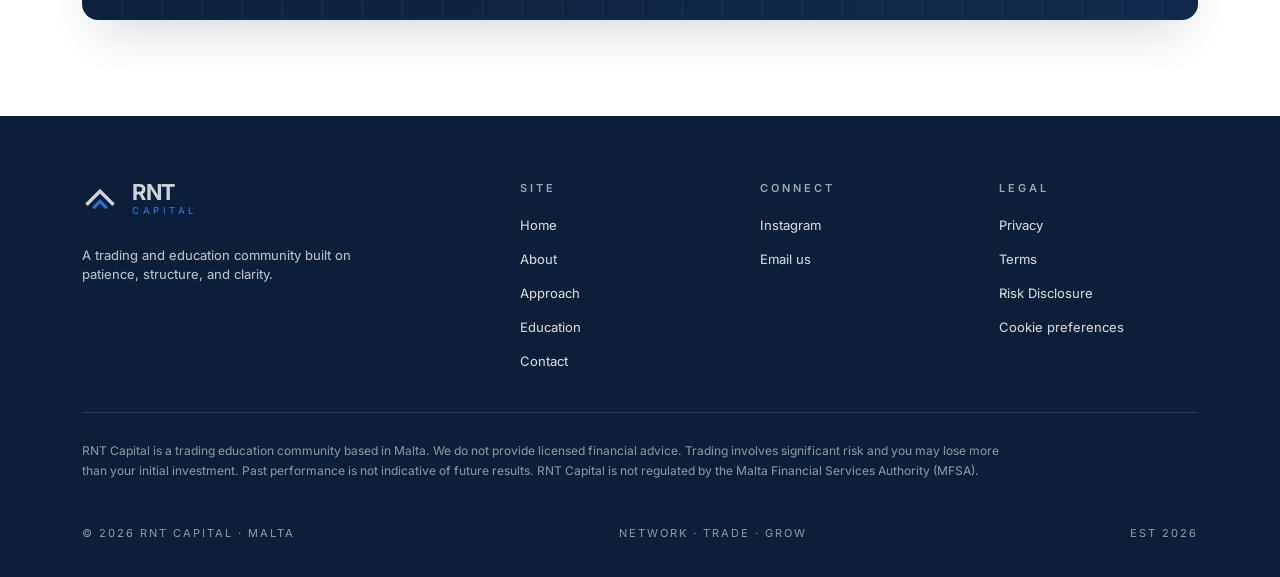
==== commit 91d26de6: "Add full legal compliance: privacy, terms, risk, cookie consent, footer disclaimer - New pages: priv" ====
--- a/site/about.html
+++ b/site/about.html
@@ -16,22 +16,6 @@
 <aside class="market-ticker" aria-label="Live market prices">
   <div class="tradingview-widget-container">
     <div class="tradingview-widget-container__widget"></div>
-    <script type="text/javascript" src="https://s3.tradingview.com/external-embed/widget-ticker-tape.js" async>
-    {
-      "symbols": [
-        { "proName": "FX:EURUSD", "title": "EUR/USD" },
-        { "proName": "FX:GBPUSD", "title": "GBP/USD" },
-        { "proName": "BITSTAMP:BTCUSD", "title": "BTC/USD" },
-        { "proName": "OANDA:XAUUSD", "title": "Gold" },
-        { "proName": "FOREXCOM:SPXUSD", "title": "S&P 500" }
-      ],
-      "showSymbolLogo": false,
-      "isTransparent": true,
-      "displayMode": "adaptive",
-      "colorTheme": "dark",
-      "locale": "en"
-    }
-    </script>
   </div>
 </aside>
 
@@ -198,12 +182,13 @@
       </div>
       <div class="footer-col"><h4>Site</h4><ul><li><a href="index.html">Home</a></li><li><a href="about.html">About</a></li><li><a href="approach.html">Approach</a></li><li><a href="education.html">Education</a></li><li><a href="contact.html">Contact</a></li></ul></div>
       <div class="footer-col"><h4>Connect</h4><ul><li><a href="https://www.instagram.com/rnt.capital/" target="_blank" rel="noopener">Instagram</a></li><li><a href="mailto:rntcapital365@gmail.com">Email us</a></li></ul></div>
-      <div class="footer-col"><h4>Legal</h4><ul><li><a href="#">Disclosures</a></li><li><a href="#">Privacy</a></li><li><a href="#">Terms</a></li></ul></div>
+      <div class="footer-col"><h4>Legal</h4><ul><li><a href="privacy.html">Privacy</a></li><li><a href="terms.html">Terms</a></li><li><a href="risk.html">Risk Disclosure</a></li><li><a href="#" data-cookie-action="manage">Cookie preferences</a></li></ul></div>
     </div>
-    <div class="footer-meta"><span>© 2026 RNT Capital</span><span>Network · Trade · Grow</span><span>Est 2026</span></div>
+    <p class="footer-disclaimer">RNT Capital is a trading education community based in Malta. We do not provide licensed financial advice. Trading involves significant risk and you may lose more than your initial investment. Past performance is not indicative of future results. RNT Capital is not regulated by the Malta Financial Services Authority (MFSA).</p><div class="footer-meta"><span>© 2026 RNT Capital · Malta</span><span>Network · Trade · Grow</span><span>Est 2026</span></div>
   </div>
 </footer>
 
+<script src="cookie-consent.js" defer></script>
 <script src="reveal.js" defer></script>
 </body>
 </html>
--- a/site/styles.css
+++ b/site/styles.css
@@ -212,6 +212,60 @@
 .checkbox-row input { margin-top: 3px; accent-color: var(--brand); }
 .help { font-size: 12px; opacity: 0.6; }
 
+/* Multi-checkbox grid (markets traded etc.) */
+.checkbox-grid {
+  display: grid;
+  grid-template-columns: repeat(2, 1fr);
+  gap: 10px;
+}
+.checkbox-cell {
+  display: flex; align-items: center; gap: 10px;
+  padding: 12px 14px;
+  border: 1px solid var(--hairline);
+  border-radius: 8px;
+  cursor: pointer;
+  transition: border-color .2s var(--ease), background .2s var(--ease), color .2s var(--ease);
+  font-size: 14px; font-weight: 500;
+  user-select: none;
+  background: white;
+}
+.checkbox-cell:hover {
+  border-color: rgba(30,91,214,0.5);
+  background: var(--mist);
+}
+.checkbox-cell input {
+  margin: 0;
+  accent-color: var(--brand);
+  width: 16px; height: 16px;
+  cursor: pointer;
+}
+.checkbox-cell:has(input:checked) {
+  border-color: var(--brand);
+  background: rgba(30, 91, 214, 0.06);
+  color: var(--brand);
+}
+
+/* Field error states */
+.field-error {
+  font-size: 12px;
+  color: #DC2626;
+  margin-top: 2px;
+  font-weight: 500;
+}
+.field.has-error input,
+.field.has-error select,
+.field.has-error textarea {
+  border-color: #DC2626;
+  box-shadow: 0 0 0 3px rgba(220, 38, 38, 0.1);
+}
+.field.has-error .checkbox-grid {
+  outline: 1px solid #DC2626;
+  outline-offset: 2px;
+  border-radius: 8px;
+}
+.checkbox-row.has-error label,
+.checkbox-row.has-error + .field-error { color: #DC2626; }
+
 /* ── Hero glow background ──────────────────────────────────────────────── */
 .hero-section {
   position: relative;
@@ -521,6 +575,125 @@
   to   { opacity: 0.78; transform: none; }
 }
 
+/* ── Free-reads resource cards (expandable) ────────────────────────────── */
+.resources-list { display: flex; flex-direction: column; gap: 16px; }
+
+.resource-card {
+  background: white;
+  border: 1px solid var(--hairline);
+  border-radius: 14px;
+  padding: 28px;
+  transition: border-color .25s var(--ease), box-shadow .25s var(--ease), background .25s var(--ease);
+}
+.resource-card:hover {
+  border-color: rgba(30,91,214,0.28);
+  box-shadow: var(--shadow-md);
+}
+.resource-card[open] {
+  border-color: rgba(30,91,214,0.4);
+  box-shadow: var(--shadow-md);
+}
+
+.resource-card summary {
+  list-style: none;
+  cursor: pointer;
+  display: flex;
+  flex-direction: column;
+  gap: 12px;
+}
+.resource-card summary::-webkit-details-marker { display: none; }
+
+.resource-head {
+  display: flex;
+  align-items: center;
+  gap: 16px;
+  flex-wrap: wrap;
+}
+.resource-time {
+  font-size: 11px;
+  letter-spacing: 1.5px;
+  text-transform: uppercase;
+  opacity: 0.55;
+  font-weight: 500;
+}
+.resource-card h3 {
+  margin: 0;
+  font-size: 22px;
+  letter-spacing: -0.4px;
+}
+.resource-blurb {
+  margin: 0;
+  font-size: 15px;
+  line-height: 1.55;
+  max-width: 720px;
+}
+
+.resource-toggle {
+  display: inline-flex;
+  align-items: center;
+  gap: 6px;
+  margin-top: 4px;
+  color: var(--brand);
+  font-weight: 600;
+  font-size: 14px;
+}
+.resource-toggle::before { content: 'Read more'; }
+.resource-toggle::after {
+  content: '→';
+  display: inline-block;
+  transition: transform .25s var(--ease);
+}
+.resource-card:hover .resource-toggle::after { transform: translateX(3px); }
+.resource-card[open] .resource-toggle::before { content: 'Read less'; }
+.resource-card[open] .resource-toggle::after { transform: rotate(-90deg); }
+.resource-card[open]:hover .resource-toggle::after { transform: rotate(-90deg); }
+
+.resource-body {
+  margin-top: 24px;
+  padding-top: 24px;
+  border-top: 1px solid var(--hairline);
+  font-size: 15px;
+  line-height: 1.7;
+  color: var(--ink);
+  animation: faq-in .35s var(--ease);
+  max-width: 760px;
+}
+.resource-body p { margin: 0 0 16px; opacity: 0.85; }
+.resource-body h4 {
+  font-size: 16px;
+  font-weight: 600;
+  margin: 24px 0 8px;
+  letter-spacing: -0.2px;
+  color: var(--ink);
+  opacity: 1;
+}
+.resource-body strong { font-weight: 600; }
+.resource-body em { font-style: italic; opacity: 0.95; }
+
+.resource-cta {
+  margin-top: 28px;
+  padding: 20px 24px;
+  background: var(--mist);
+  border-radius: 10px;
+  display: flex;
+  justify-content: space-between;
+  align-items: center;
+  gap: 16px;
+  flex-wrap: wrap;
+  border: 1px solid rgba(30,91,214,0.12);
+}
+.resource-cta span {
+  font-size: 14px;
+  font-weight: 500;
+  opacity: 0.9;
+}
+
+@media (max-width: 620px) {
+  .resource-card { padding: 22px; }
+  .resource-card h3 { font-size: 19px; }
+  .resource-cta { flex-direction: column; align-items: flex-start; padding: 18px 20px; }
+}
+
 /* ── Logo cloud / "as covered in" strip ─────────────────────────────────── */
 .logo-cloud {
   display: flex; align-items: center; justify-content: space-between;
@@ -542,6 +715,269 @@
 }
 .reveal.is-visible { opacity: 1; transform: none; }
 .reveal-stagger > * { transition-delay: calc(var(--i, 0) * 70ms); }
+
+/* ── Footer disclaimer (financial) ─────────────────────────────────────── */
+.footer-disclaimer {
+  font-size: 12px;
+  line-height: 1.65;
+  opacity: 0.5;
+  margin: 28px 0 16px;
+  max-width: 920px;
+}
+
+/* ── TradingView placeholder (when functional cookies rejected) ────────── */
+.tv-placeholder {
+  display: flex;
+  align-items: center;
+  justify-content: center;
+  height: 46px;
+  font-size: 12px;
+  letter-spacing: 1.5px;
+  text-transform: uppercase;
+  color: rgba(255,255,255,0.55);
+  font-weight: 500;
+  padding: 0 16px;
+  text-align: center;
+}
+.tv-placeholder-link {
+  background: none; border: 0; padding: 0;
+  color: var(--bright);
+  font: inherit;
+  letter-spacing: inherit;
+  text-transform: inherit;
+  cursor: pointer;
+  text-decoration: underline;
+  text-underline-offset: 3px;
+  margin-left: 4px;
+}
+.tv-placeholder-link:hover { opacity: 0.8; }
+
+/* ── Cookie consent banner ─────────────────────────────────────────────── */
+.cookie-banner {
+  position: fixed; left: 16px; right: 16px; bottom: 16px;
+  z-index: 100;
+  background: var(--ink);
+  color: white;
+  border-radius: 14px;
+  box-shadow: 0 24px 48px -12px rgba(11, 31, 58, 0.45);
+  border: 1px solid rgba(255,255,255,0.08);
+  animation: cookie-slide-in .35s var(--ease);
+  max-width: 1100px;
+  margin: 0 auto;
+}
+.cookie-banner-inner {
+  display: grid;
+  grid-template-columns: 1fr auto;
+  gap: 24px;
+  padding: 22px 26px;
+  align-items: center;
+}
+.cookie-banner-text h3 {
+  font-size: 15px;
+  font-weight: 600;
+  margin: 0 0 6px;
+  letter-spacing: -0.2px;
+}
+.cookie-banner-text p {
+  margin: 0;
+  font-size: 13px;
+  line-height: 1.55;
+  opacity: 0.78;
+  max-width: 720px;
+}
+.cookie-banner-text a {
+  color: var(--bright);
+  text-decoration: underline;
+  text-underline-offset: 3px;
+}
+.cookie-banner-actions {
+  display: flex;
+  gap: 8px;
+  flex-wrap: wrap;
+  justify-content: flex-end;
+}
+.cookie-btn { padding: 10px 16px; font-size: 13px; }
+.cookie-banner .btn-ghost { color: white; border-color: rgba(255,255,255,0.2); }
+.cookie-banner .btn-ghost:hover { border-color: white; background: rgba(255,255,255,0.06); }
+
+@keyframes cookie-slide-in {
+  from { opacity: 0; transform: translateY(20px); }
+  to   { opacity: 1; transform: none; }
+}
+
+/* ── Cookie preferences modal ──────────────────────────────────────────── */
+.cookie-prefs {
+  position: fixed; inset: 0;
+  z-index: 101;
+  display: flex; align-items: center; justify-content: center;
+  padding: 20px;
+}
+.cookie-prefs-backdrop {
+  position: absolute; inset: 0;
+  background: rgba(11, 31, 58, 0.55);
+  backdrop-filter: blur(2px);
+  -webkit-backdrop-filter: blur(2px);
+  animation: fade-in .2s var(--ease);
+}
+.cookie-prefs-card {
+  position: relative;
+  background: white;
+  color: var(--ink);
+  border-radius: 16px;
+  padding: 32px;
+  width: 100%;
+  max-width: 560px;
+  max-height: calc(100vh - 40px);
+  overflow-y: auto;
+  box-shadow: var(--shadow-lg);
+  animation: cookie-slide-in .25s var(--ease);
+  border: 1px solid var(--hairline);
+}
+.cookie-prefs-head {
+  display: flex; justify-content: space-between; align-items: center;
+  margin-bottom: 12px;
+}
+.cookie-prefs-head h3 {
+  font-size: 22px; font-weight: 600; margin: 0; letter-spacing: -0.4px;
+}
+.cookie-prefs-close {
+  background: none; border: 0; padding: 6px 10px;
+  font-size: 24px; line-height: 1; cursor: pointer;
+  color: var(--ink); opacity: 0.55;
+  border-radius: 6px;
+  transition: opacity .15s, background .15s;
+}
+.cookie-prefs-close:hover { opacity: 1; background: var(--mist); }
+.cookie-prefs-intro {
+  font-size: 13px; line-height: 1.55;
+  opacity: 0.7;
+  margin: 0 0 20px;
+}
+.cookie-prefs-row {
+  display: flex; align-items: flex-start; gap: 16px;
+  padding: 18px 0;
+  border-top: 1px solid var(--hairline);
+}
+.cookie-prefs-row-text {
+  flex: 1;
+}
+.cookie-prefs-row strong {
+  display: block;
+  font-weight: 600;
+  font-size: 15px;
+  margin-bottom: 4px;
+}
+.cookie-prefs-row p {
+  font-size: 13px;
+  line-height: 1.55;
+  opacity: 0.7;
+  margin: 0;
+}
+.cookie-toggle {
+  position: relative;
+  display: inline-block;
+  width: 40px; height: 22px;
+  flex-shrink: 0;
+  margin-top: 2px;
+  cursor: pointer;
+}
+.cookie-toggle input { opacity: 0; width: 0; height: 0; position: absolute; }
+.cookie-toggle .cookie-toggle-track {
+  position: absolute; inset: 0;
+  background: var(--hairline);
+  border-radius: 999px;
+  transition: background .2s var(--ease);
+}
+.cookie-toggle .cookie-toggle-track::before {
+  content: "";
+  position: absolute;
+  width: 18px; height: 18px;
+  left: 2px; top: 2px;
+  background: white;
+  border-radius: 50%;
+  box-shadow: 0 1px 2px rgba(0,0,0,0.1);
+  transition: transform .2s var(--ease);
+}
+.cookie-toggle input:checked + .cookie-toggle-track { background: var(--brand); }
+.cookie-toggle input:checked + .cookie-toggle-track::before { transform: translateX(18px); }
+.cookie-toggle input:focus-visible + .cookie-toggle-track {
+  box-shadow: 0 0 0 3px rgba(30,91,214,0.25);
+}
+.cookie-toggle.disabled { cursor: not-allowed; opacity: 0.55; }
+.cookie-prefs-actions {
+  display: flex;
+  justify-content: flex-end;
+  gap: 10px;
+  margin-top: 24px;
+  padding-top: 20px;
+  border-top: 1px solid var(--hairline);
+}
+
+@keyframes fade-in { from { opacity: 0; } to { opacity: 1; } }
+
+/* ── Legal page typography ─────────────────────────────────────────────── */
+.legal-content {
+  max-width: 760px;
+  margin: 0 auto;
+}
+.legal-content h2 {
+  font-size: 26px;
+  font-weight: 600;
+  margin: 56px 0 16px;
+  letter-spacing: -0.6px;
+}
+.legal-content h2:first-child { margin-top: 0; }
+.legal-content h3 {
+  font-size: 18px;
+  margin: 24px 0 8px;
+}
+.legal-content p {
+  margin: 0 0 16px;
+  font-size: 16px;
+  line-height: 1.7;
+  color: var(--ink);
+}
+.legal-content ul, .legal-content ol {
+  padding-left: 22px;
+  margin: 0 0 20px;
+  line-height: 1.7;
+  font-size: 16px;
+}
+.legal-content li {
+  margin-bottom: 10px;
+}
+.legal-content a {
+  color: var(--brand);
+  text-decoration: underline;
+  text-underline-offset: 3px;
+  text-decoration-thickness: 1px;
+}
+.legal-content a:hover { text-decoration-thickness: 2px; }
+.legal-content code {
+  background: var(--faint);
+  padding: 2px 6px;
+  border-radius: 4px;
+  font-size: 0.9em;
+  font-family: 'SF Mono', Menlo, Consolas, monospace;
+}
+.legal-content strong { font-weight: 600; }
+.legal-meta {
+  font-size: 13px;
+  opacity: 0.6;
+  margin: 16px 0 0;
+  letter-spacing: 0.2px;
+}
+.risk-callout {
+  background: rgba(30, 91, 214, 0.06);
+  border: 1px solid rgba(30, 91, 214, 0.22);
+  border-left: 4px solid var(--brand);
+  border-radius: 10px;
+  padding: 24px 28px;
+  font-size: 15px;
+  line-height: 1.65;
+  margin-bottom: 32px;
+}
+.risk-callout strong { color: var(--brand); }
 
 /* ── Reduced motion ────────────────────────────────────────────────────── */
 @media (prefers-reduced-motion: reduce) {
@@ -554,6 +990,16 @@
   .reveal { opacity: 1; transform: none; }
   .ticker-track { animation: none; transform: none; }
   .hero-pulse { animation: none; }
+  .cookie-banner, .cookie-prefs-card, .cookie-prefs-backdrop { animation: none; }
+}
+
+/* ── Cookie banner responsive ──────────────────────────────────────────── */
+@media (max-width: 720px) {
+  .cookie-banner { left: 12px; right: 12px; bottom: 12px; }
+  .cookie-banner-inner { grid-template-columns: 1fr; gap: 16px; padding: 18px 20px; }
+  .cookie-banner-actions { justify-content: stretch; }
+  .cookie-btn { flex: 1; justify-content: center; }
+  .cookie-prefs-card { padding: 24px; }
 }
 
 /* ── Responsive ─────────────────────────────────────────────────────────── */
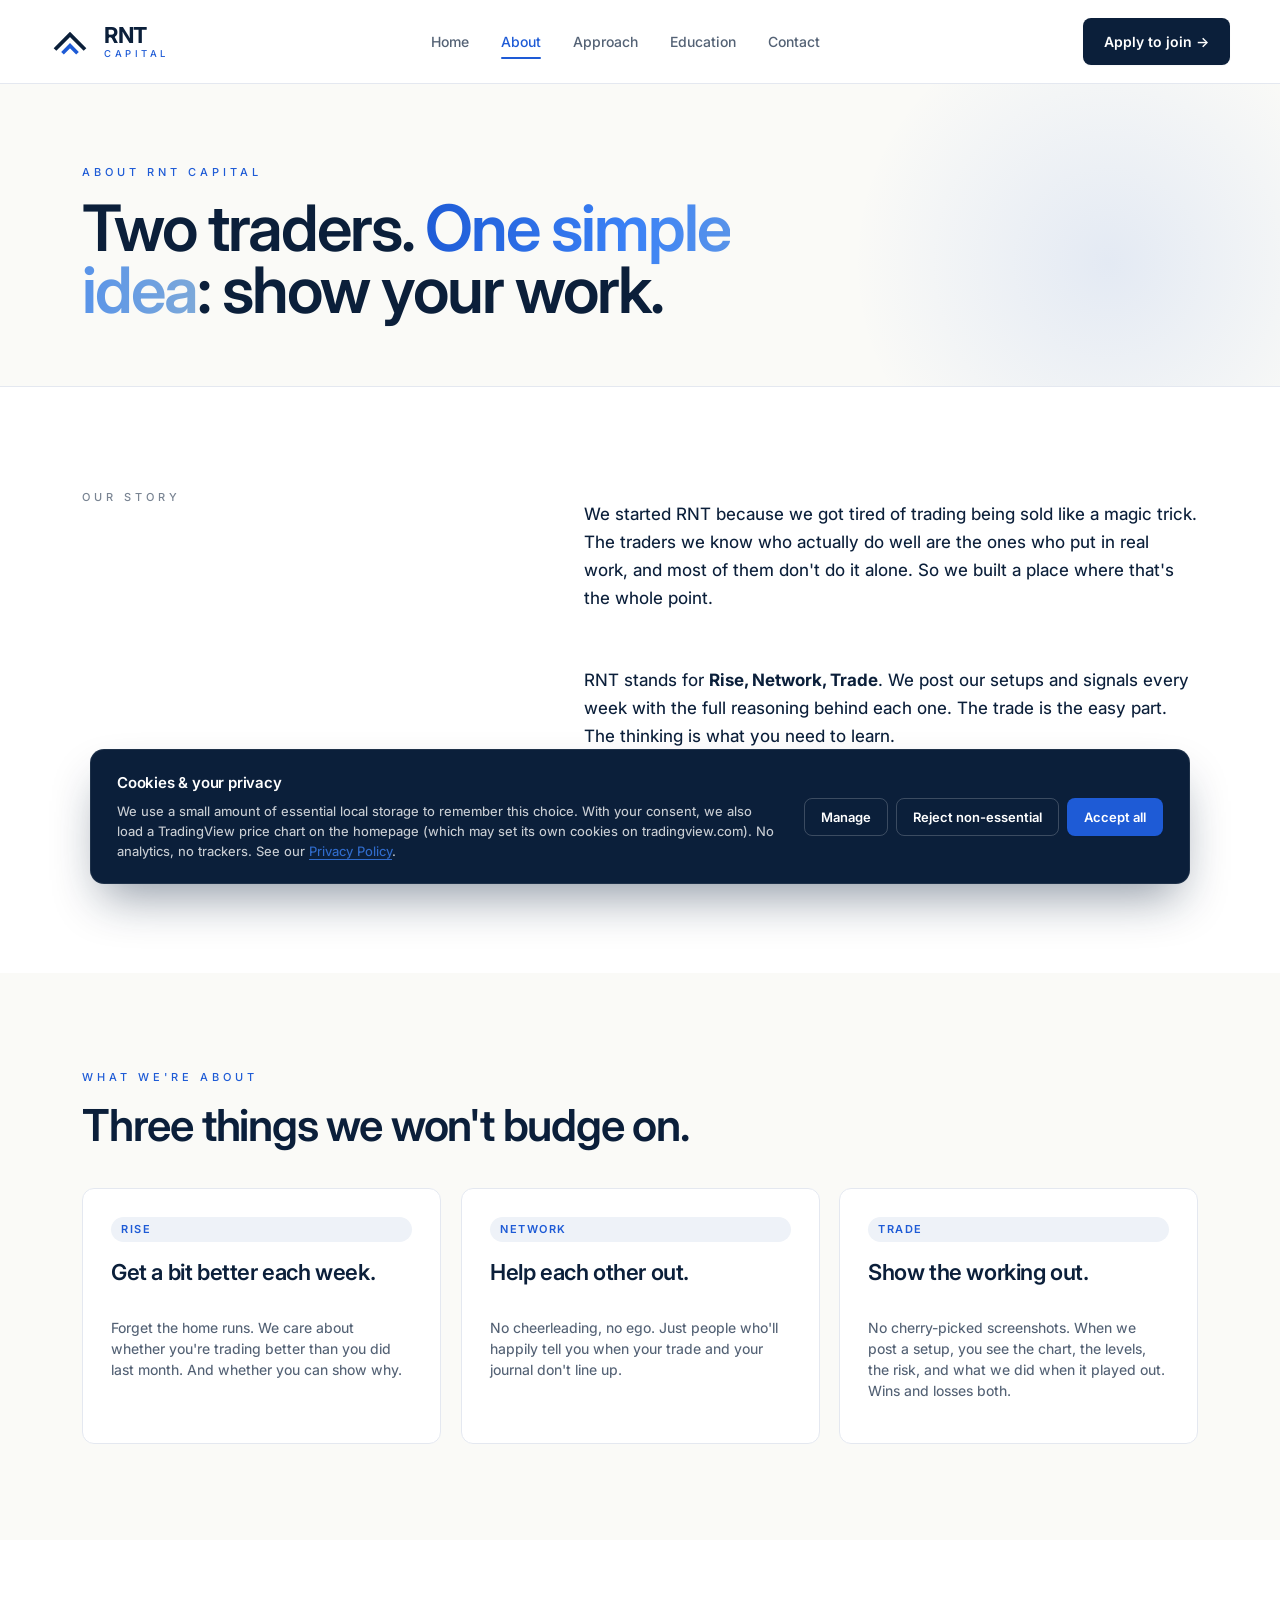
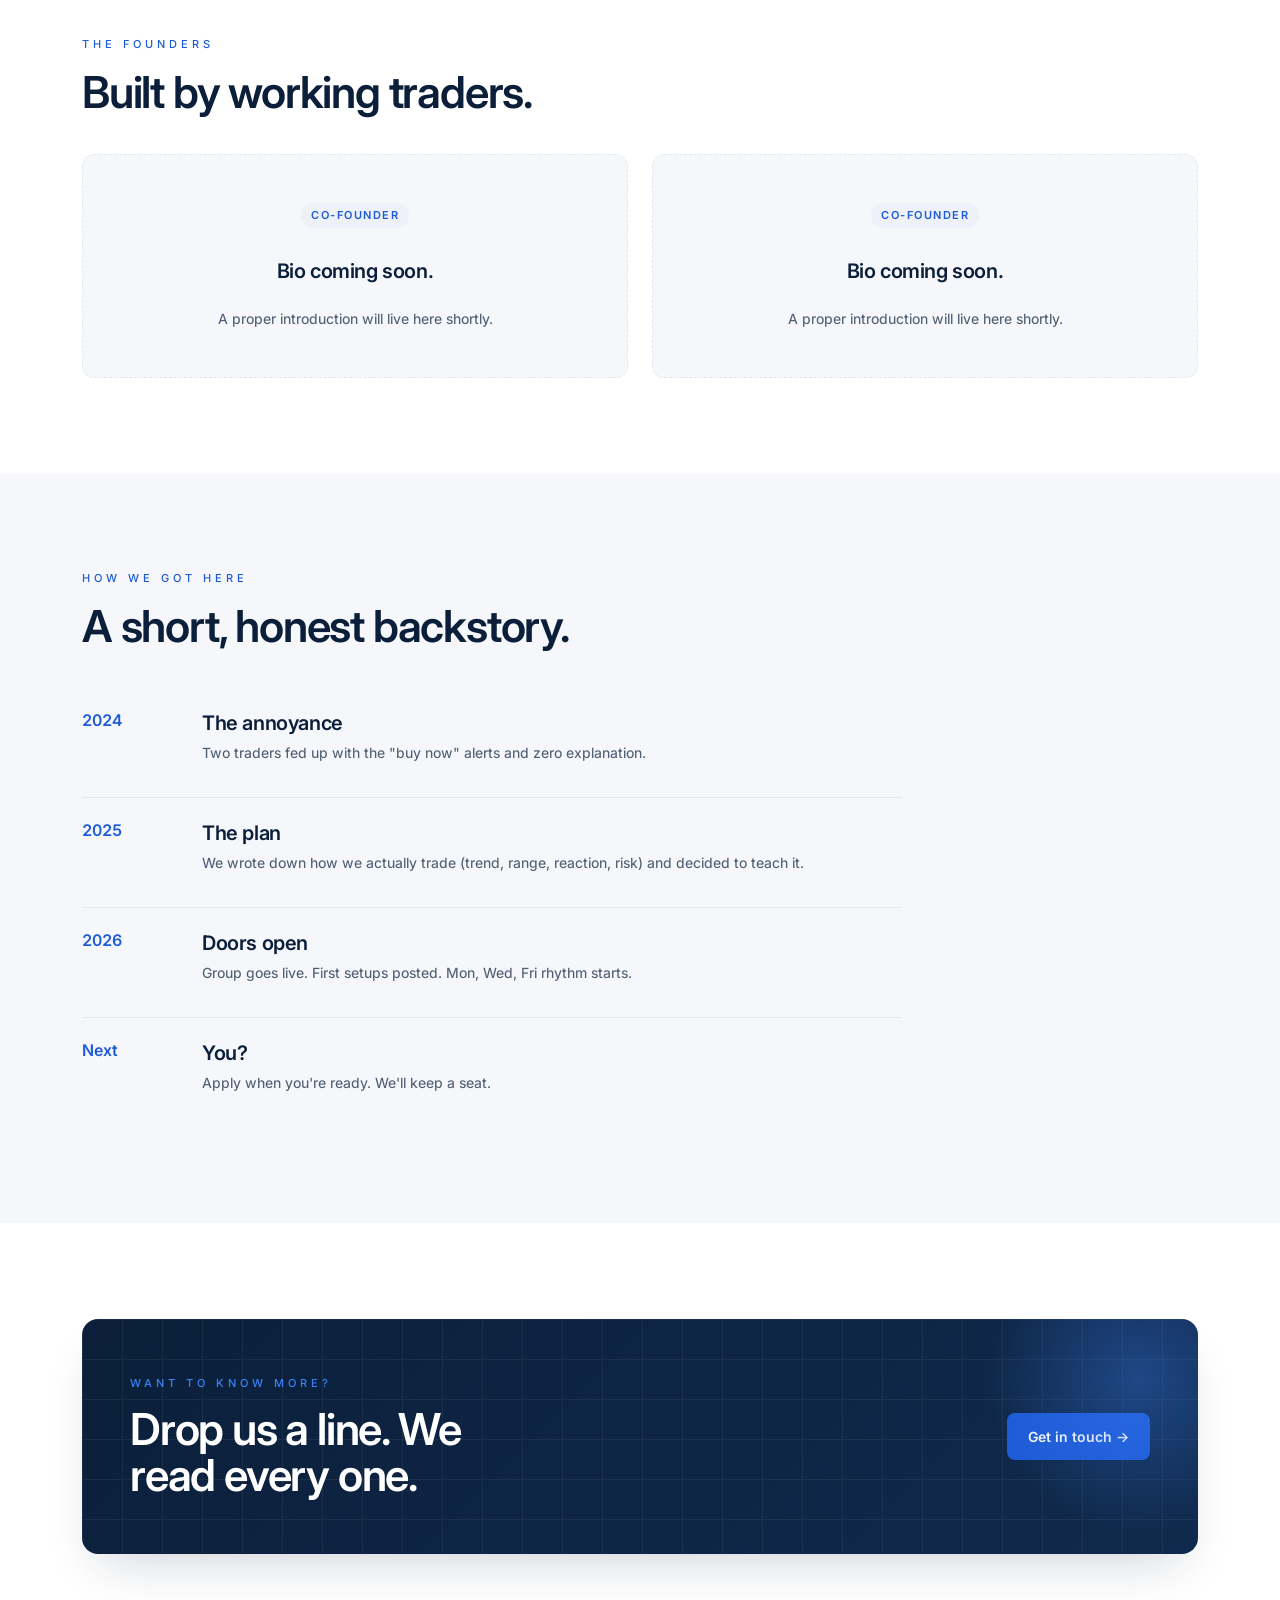
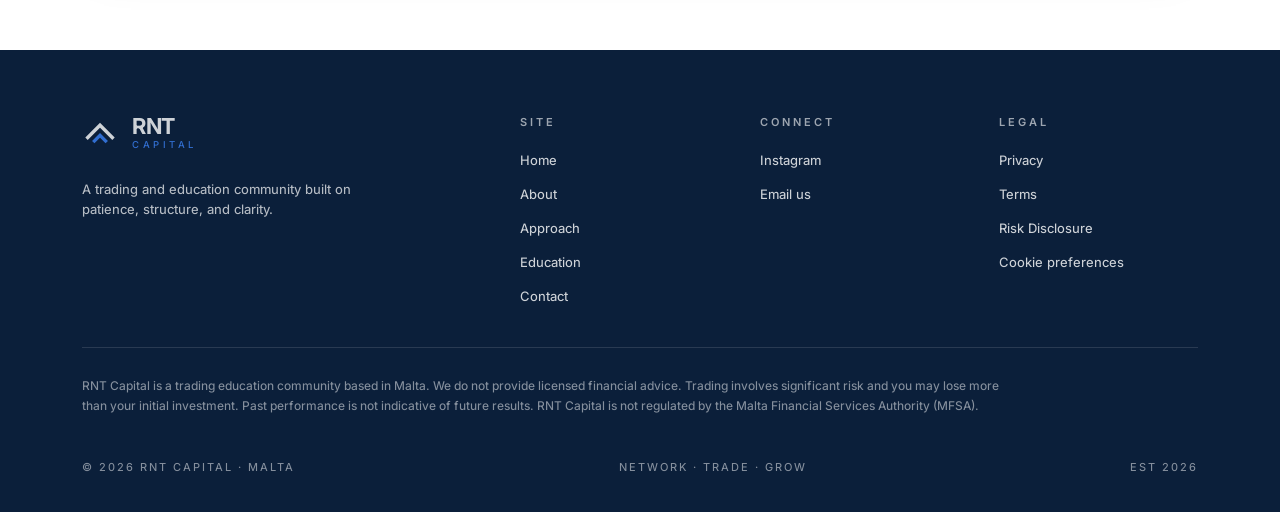
==== commit c5060e89: "Sitewide cleanup: remove ticker, embed TradingView chart, sweep em dashes Homepage: - Removed scroll" ====
--- a/site/about.html
+++ b/site/about.html
@@ -3,7 +3,7 @@
 <head>
 <meta charset="utf-8" />
 <meta name="viewport" content="width=device-width, initial-scale=1" />
-<title>About — RNT Capital</title>
+<title>About · RNT Capital</title>
 <meta name="description" content="Two traders, one principle: discipline before alpha. The story behind RNT Capital." />
 <link rel="preconnect" href="https://fonts.googleapis.com">
 <link rel="preconnect" href="https://fonts.gstatic.com" crossorigin>
@@ -11,13 +11,6 @@
 <link rel="stylesheet" href="styles.css">
 </head>
 <body>
-
-<!-- Live market ticker (TradingView) -->
-<aside class="market-ticker" aria-label="Live market prices">
-  <div class="tradingview-widget-container">
-    <div class="tradingview-widget-container__widget"></div>
-  </div>
-</aside>
 
 <header class="site-header">
   <div class="wrap nav">
@@ -40,7 +33,7 @@
   <section class="page-hero">
     <div class="wrap reveal">
       <div class="crumb">About RNT Capital</div>
-      <h1>Two traders. <span class="accent-grad">One simple idea —</span><br>show your work.</h1>
+      <h1>Two traders. <span class="accent-grad">One simple idea</span>: show your work.</h1>
     </div>
   </section>
 
@@ -50,9 +43,9 @@
         <span class="eyebrow muted">Our story</span>
       </div>
       <div class="reveal" style="display: flex; flex-direction: column; gap: 20px; font-size: 17px; line-height: 1.65;">
-        <p>RNT started the way most good things do — over too much coffee and a shared frustration. We were tired of watching trading get sold like a magic trick: copy this signal, follow this guru, get rich by Friday.</p>
-        <p>So we built RNT — short for <strong>Rise · Network · Trade</strong> — as the version we wished existed when we started. We post our setups and signals, but we always show the chart, the levels, and the why. The trade is the easy part — the thinking behind it is what you actually need to learn.</p>
-        <p class="muted">We're not promising you'll get rich overnight. What we can promise is that you'll come out the other side a better trader — and you won't have done it alone.</p>
+        <p>We started RNT because we got tired of trading being sold like a magic trick. The traders we know who actually do well are the ones who put in real work, and most of them don't do it alone. So we built a place where that's the whole point.</p>
+        <p>RNT stands for <strong>Rise, Network, Trade</strong>. We post our setups and signals every week with the full reasoning behind each one. The trade is the easy part. The thinking is what you need to learn.</p>
+        <p class="muted">We're not promising you'll get rich. What we can promise is that you won't be doing this alone, and you'll come out a better trader for it.</p>
       </div>
     </div>
   </section>
@@ -68,7 +61,7 @@
         <div class="card tilt reveal">
           <span class="tag">RISE</span>
           <h3>Get a bit better each week.</h3>
-          <p class="muted" style="font-size: 14px;">Forget the home runs. We care about whether you're trading better than you did last month — and whether you can show why.</p>
+          <p class="muted" style="font-size: 14px;">Forget the home runs. We care about whether you're trading better than you did last month. And whether you can show why.</p>
         </div>
         <div class="card tilt reveal">
           <span class="tag">NETWORK</span>
@@ -78,7 +71,7 @@
         <div class="card tilt reveal">
           <span class="tag">TRADE</span>
           <h3>Show the working out.</h3>
-          <p class="muted" style="font-size: 14px;">No cherry-picked screenshots. When we post a setup, you see the chart, the levels, the risk, and what we did when it played out — wins and losses both.</p>
+          <p class="muted" style="font-size: 14px;">No cherry-picked screenshots. When we post a setup, you see the chart, the levels, the risk, and what we did when it played out. Wins and losses both.</p>
         </div>
       </div>
     </div>
@@ -92,25 +85,15 @@
         <h2>Built by working traders.</h2>
       </div>
       <div class="grid-2 reveal-stagger">
-        <div class="card tilt reveal">
-          <div style="display: flex; gap: 18px; align-items: center;">
-            <div style="width: 72px; height: 72px; border-radius: 50%; background: var(--ink); color: white; display: flex; align-items: center; justify-content: center; font-weight: 600; font-size: 28px;">A</div>
-            <div>
-              <h3>Founder one</h3>
-              <span class="tag" style="margin-top: 6px;">CO-FOUNDER</span>
-            </div>
-          </div>
-          <p class="muted" style="font-size: 14px;">Placeholder bio. Background in market structure and risk-led trading. Replace with the real intro.</p>
+        <div class="card reveal bio-placeholder">
+          <span class="tag">CO-FOUNDER</span>
+          <h3>Bio coming soon.</h3>
+          <p class="muted" style="font-size: 14px;">A proper introduction will live here shortly.</p>
         </div>
-        <div class="card tilt reveal">
-          <div style="display: flex; gap: 18px; align-items: center;">
-            <div style="width: 72px; height: 72px; border-radius: 50%; background: var(--ink); color: white; display: flex; align-items: center; justify-content: center; font-weight: 600; font-size: 28px;">B</div>
-            <div>
-              <h3>Founder two</h3>
-              <span class="tag" style="margin-top: 6px;">CO-FOUNDER</span>
-            </div>
-          </div>
-          <p class="muted" style="font-size: 14px;">Placeholder bio. Background in education and community-led growth. Replace with the real intro.</p>
+        <div class="card reveal bio-placeholder">
+          <span class="tag">CO-FOUNDER</span>
+          <h3>Bio coming soon.</h3>
+          <p class="muted" style="font-size: 14px;">A proper introduction will live here shortly.</p>
         </div>
       </div>
     </div>
@@ -135,7 +118,7 @@
           <span class="accent" style="font-weight:600; font-feature-settings:'tnum';">2025</span>
           <div>
             <h3 style="font-size: 20px;">The plan</h3>
-            <p class="muted" style="font-size: 14px; margin-top: 4px;">We wrote down how we actually trade — trend, range, reaction, risk — and decided to teach it.</p>
+            <p class="muted" style="font-size: 14px; margin-top: 4px;">We wrote down how we actually trade (trend, range, reaction, risk) and decided to teach it.</p>
           </div>
         </div>
         <div class="reveal" style="display: grid; grid-template-columns: 96px 1fr; gap: 24px; padding: 20px 0; border-bottom: 1px solid var(--hairline);">
@@ -162,7 +145,7 @@
         <div class="grid-bg"></div>
         <div style="position: relative; display: flex; flex-direction: column; gap: 14px;">
           <span class="eyebrow" style="color: #3B82F6;">Want to know more?</span>
-          <h2>Drop us a line — we read every one.</h2>
+          <h2>Drop us a line. We read every one.</h2>
         </div>
         <a href="contact.html" class="btn btn-accent" style="position: relative;">Get in touch →</a>
       </div>
--- a/site/styles.css
+++ b/site/styles.css
@@ -284,34 +284,182 @@
   pointer-events: none;
 }
 
-/* ── Hero chart ─────────────────────────────────────────────────────────── */
-.hero-visual {
-  background: white;
-  border: 1px solid var(--hairline);
-  border-radius: 14px; padding: 28px;
-  display: flex; flex-direction: column; gap: 18px; height: 100%;
-  box-shadow: var(--shadow-md);
+/* ── Hero chart panel (TradingView Symbol Overview) ────────────────────── */
+.hero-visual-wrap {
+  height: 100%;
+  min-height: 420px;
+  display: block;
+}
+.hero-chart {
+  background: var(--ink);
+  border-radius: 14px;
+  border: 1px solid rgba(255, 255, 255, 0.06);
+  height: 100%;
+  min-height: 420px;
+  display: flex;
+  flex-direction: column;
+  overflow: hidden;
+  box-shadow: 0 30px 60px -25px rgba(11, 31, 58, 0.5);
   position: relative;
 }
-.hero-visual .meta {
-  display: flex; justify-content: space-between;
-  font-size: 10px; font-weight: 500; letter-spacing: 2px; opacity: 0.55;
-}
-.hero-visual .stat {
-  font-size: 11px; font-weight: 600; color: var(--brand); letter-spacing: 1px;
-}
-.hero-pulse {
+.hero-chart-head {
+  padding: 16px 22px;
+  display: flex;
+  justify-content: space-between;
+  align-items: center;
+  font-size: 11px;
+  letter-spacing: 1.5px;
+  text-transform: uppercase;
+  color: rgba(255, 255, 255, 0.6);
+  font-weight: 500;
+  border-bottom: 1px solid rgba(255, 255, 255, 0.06);
+  flex: none;
+}
+.hero-chart-symbol {
+  color: white;
+  font-weight: 600;
+  letter-spacing: 1.5px;
+}
+.hero-chart .tradingview-widget-container {
+  flex: 1;
+  width: 100%;
+  height: auto;
+  min-height: 320px;
+  position: relative;
+}
+.hero-chart .tradingview-widget-container__widget {
+  width: 100%;
+  height: 100%;
+  min-height: 320px;
+}
+.hero-chart-foot {
+  padding: 8px 22px;
+  font-size: 9px;
+  letter-spacing: 1.5px;
+  text-transform: uppercase;
+  color: rgba(255, 255, 255, 0.35);
+  border-top: 1px solid rgba(255, 255, 255, 0.06);
+  text-align: right;
+  flex: none;
+}
+.hero-chart-fallback {
   position: absolute;
-  width: 14px; height: 14px;
-  border-radius: 50%;
-  background: var(--brand);
-  box-shadow: 0 0 0 0 rgba(30,91,214,0.6);
-  animation: pulse 2.4s var(--ease) infinite;
-}
-@keyframes pulse {
-  0%   { box-shadow: 0 0 0 0    rgba(30,91,214,0.45); }
-  70%  { box-shadow: 0 0 0 14px rgba(30,91,214,0); }
-  100% { box-shadow: 0 0 0 0    rgba(30,91,214,0); }
+  inset: 0;
+  display: flex;
+  flex-direction: column;
+  align-items: center;
+  justify-content: center;
+  gap: 12px;
+  padding: 24px;
+  text-align: center;
+}
+.hero-chart-fallback p {
+  margin: 0;
+  font-size: 13px;
+  letter-spacing: 1px;
+  color: rgba(255, 255, 255, 0.5);
+  text-transform: uppercase;
+  font-weight: 500;
+}
+.hero-chart-fallback-btn {
+  background: none;
+  border: 1px solid rgba(255, 255, 255, 0.18);
+  color: rgba(255, 255, 255, 0.85);
+  padding: 8px 16px;
+  border-radius: 6px;
+  cursor: pointer;
+  font-size: 12px;
+  font-weight: 500;
+  font-family: inherit;
+  letter-spacing: 0.3px;
+  transition: border-color .2s var(--ease), background .2s var(--ease);
+}
+.hero-chart-fallback-btn:hover {
+  border-color: rgba(255, 255, 255, 0.4);
+  background: rgba(255, 255, 255, 0.04);
+}
+
+/* ── Approach: clean Do/Don't list (no · prefix) ───────────────────────── */
+.practice-list {
+  list-style: none;
+  padding: 0;
+  margin: 8px 0 0;
+  display: flex;
+  flex-direction: column;
+  gap: 14px;
+  font-size: 15px;
+}
+.practice-list li {
+  position: relative;
+  padding-left: 26px;
+  line-height: 1.55;
+}
+.practice-list li::before {
+  content: "";
+  position: absolute;
+  left: 0;
+  top: 9px;
+  width: 14px;
+  height: 8px;
+  border-left: 2px solid var(--brand);
+  border-bottom: 2px solid var(--brand);
+  transform: rotate(-45deg);
+  border-bottom-left-radius: 2px;
+}
+.practice-list--negative li {
+  opacity: 0.92;
+}
+.practice-list--negative li::before {
+  border: 0;
+  width: 12px;
+  height: 12px;
+  top: 7px;
+  background:
+    linear-gradient(45deg, transparent calc(50% - 1px), #B91C1C calc(50% - 1px), #B91C1C calc(50% + 1px), transparent calc(50% + 1px)),
+    linear-gradient(-45deg, transparent calc(50% - 1px), #B91C1C calc(50% - 1px), #B91C1C calc(50% + 1px), transparent calc(50% + 1px));
+  transform: none;
+  border-radius: 0;
+}
+
+/* ── Education: member-only notes (replace dead links) ─────────────────── */
+.member-only-note {
+  display: inline-flex;
+  align-items: center;
+  font-size: 12px;
+  font-weight: 500;
+  letter-spacing: 1.5px;
+  text-transform: uppercase;
+  color: var(--brand);
+  background: var(--faint);
+  padding: 6px 12px;
+  border-radius: 999px;
+  border: 1px solid rgba(30, 91, 214, 0.18);
+  align-self: flex-start;
+  margin-top: 4px;
+}
+.member-only-note--inline {
+  align-self: auto;
+  margin-top: 0;
+  white-space: nowrap;
+}
+
+/* ── About: founder bio placeholders ───────────────────────────────────── */
+.bio-placeholder {
+  text-align: center;
+  padding: 48px 32px;
+  border-style: dashed;
+  background: var(--mist);
+}
+.bio-placeholder .tag {
+  align-self: center;
+  margin: 0 auto 14px;
+}
+.bio-placeholder h3 {
+  margin: 0 0 8px;
+  font-size: 20px;
+}
+.bio-placeholder p {
+  margin: 0;
 }
 
 /* ── Page hero ──────────────────────────────────────────────────────────── */
@@ -404,6 +552,49 @@
   color: var(--brand); font-feature-settings: "tnum";
 }
 .stat-cell .lbl { font-size: 12px; font-weight: 500; opacity: 0.65; }
+
+/* ── Stats cards (homepage) — robust block layout ──────────────────────── */
+.stats-cards {
+  display: grid;
+  grid-template-columns: repeat(3, 1fr);
+  gap: 16px;
+}
+.stat-card {
+  display: block;
+  padding: 28px 24px;
+  background: white;
+  border: 1px solid var(--hairline);
+  border-radius: 12px;
+  transition: border-color .2s var(--ease), box-shadow .2s var(--ease), transform .2s var(--ease);
+}
+.stat-card:hover {
+  border-color: rgba(30, 91, 214, 0.28);
+  box-shadow: var(--shadow-md);
+  transform: translateY(-2px);
+}
+.stat-card-value {
+  display: block;
+  font-weight: 600;
+  font-size: 44px;
+  line-height: 1;
+  letter-spacing: -1.4px;
+  color: var(--brand);
+  font-feature-settings: "tnum";
+  margin-bottom: 12px;
+}
+.stat-card-label {
+  display: block;
+  font-size: 14px;
+  font-weight: 500;
+  line-height: 1.5;
+  color: var(--ink);
+  opacity: 0.72;
+}
+@media (max-width: 720px) {
+  .stats-cards { grid-template-columns: 1fr; gap: 12px; }
+  .stat-card { padding: 22px 20px; }
+  .stat-card-value { font-size: 36px; }
+}
 
 /* ── Live market ticker (TradingView widget) ──────────────────────────── */
 .market-ticker {
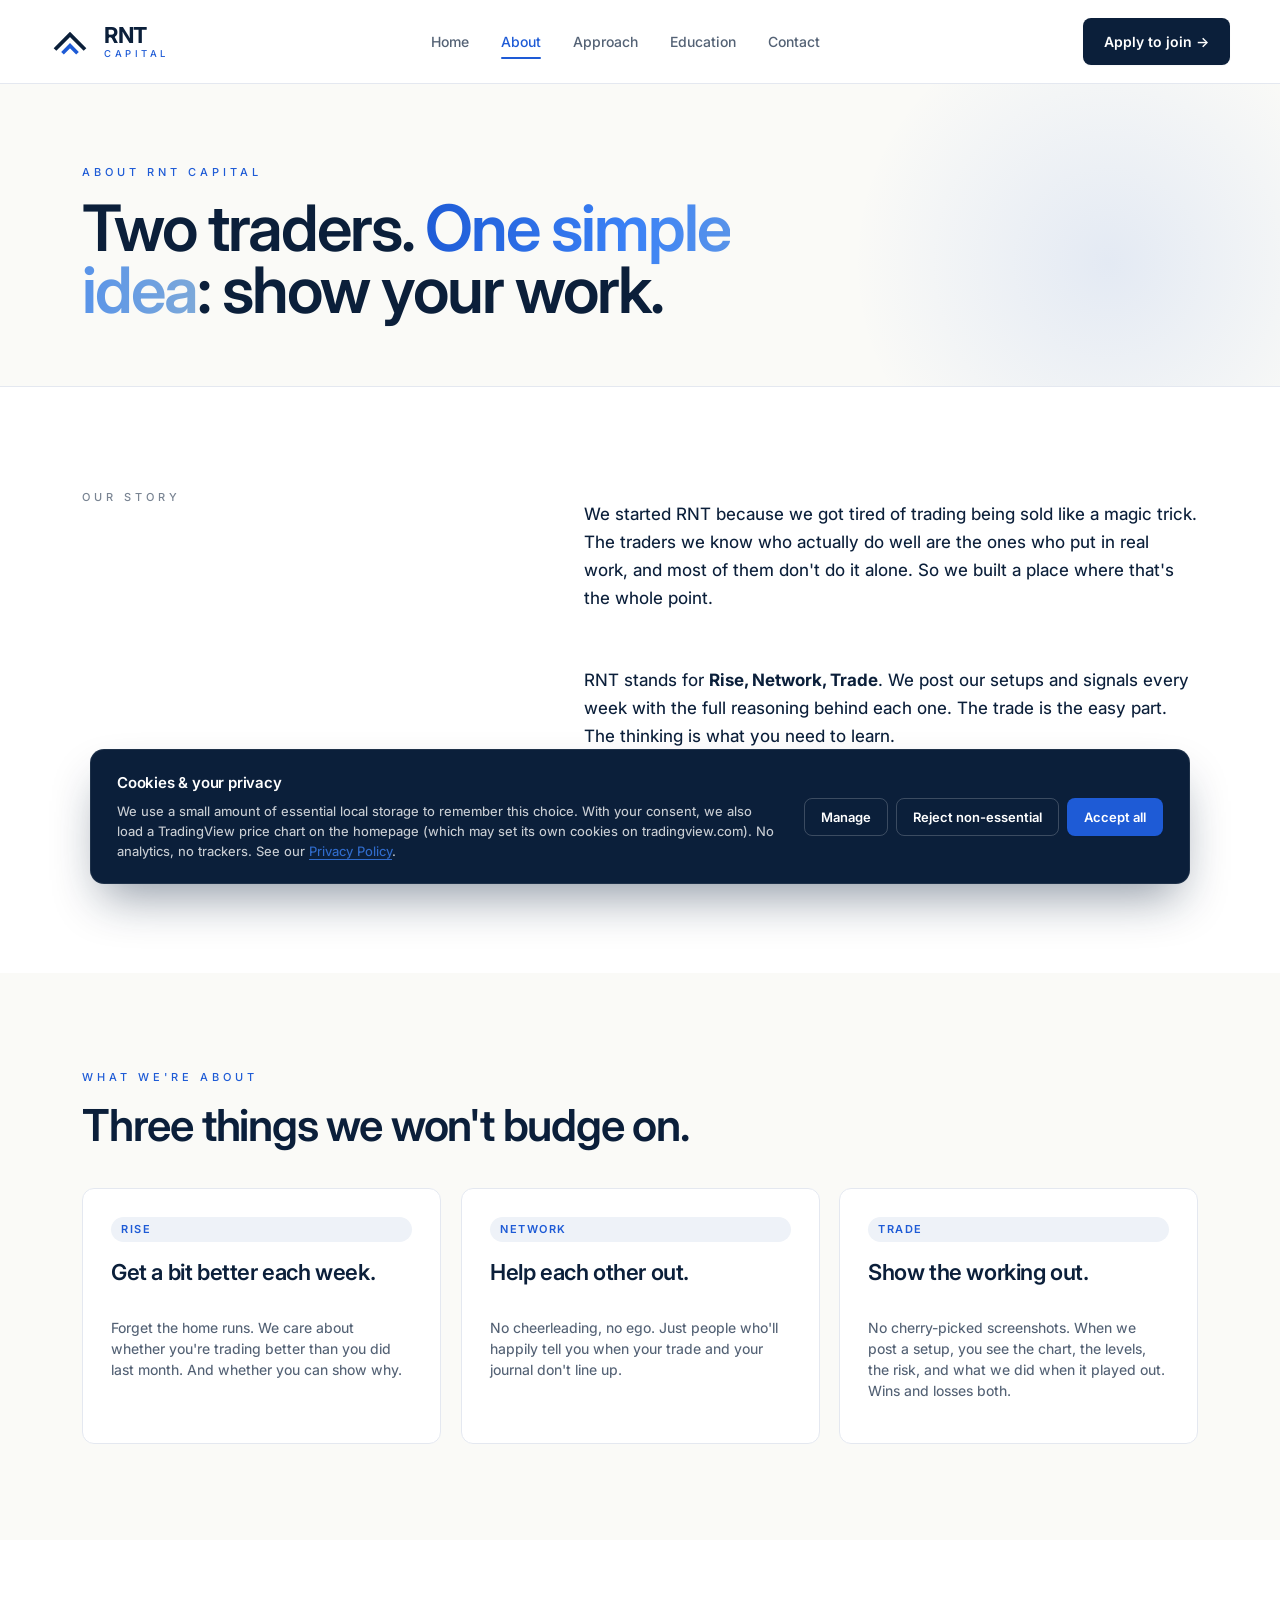
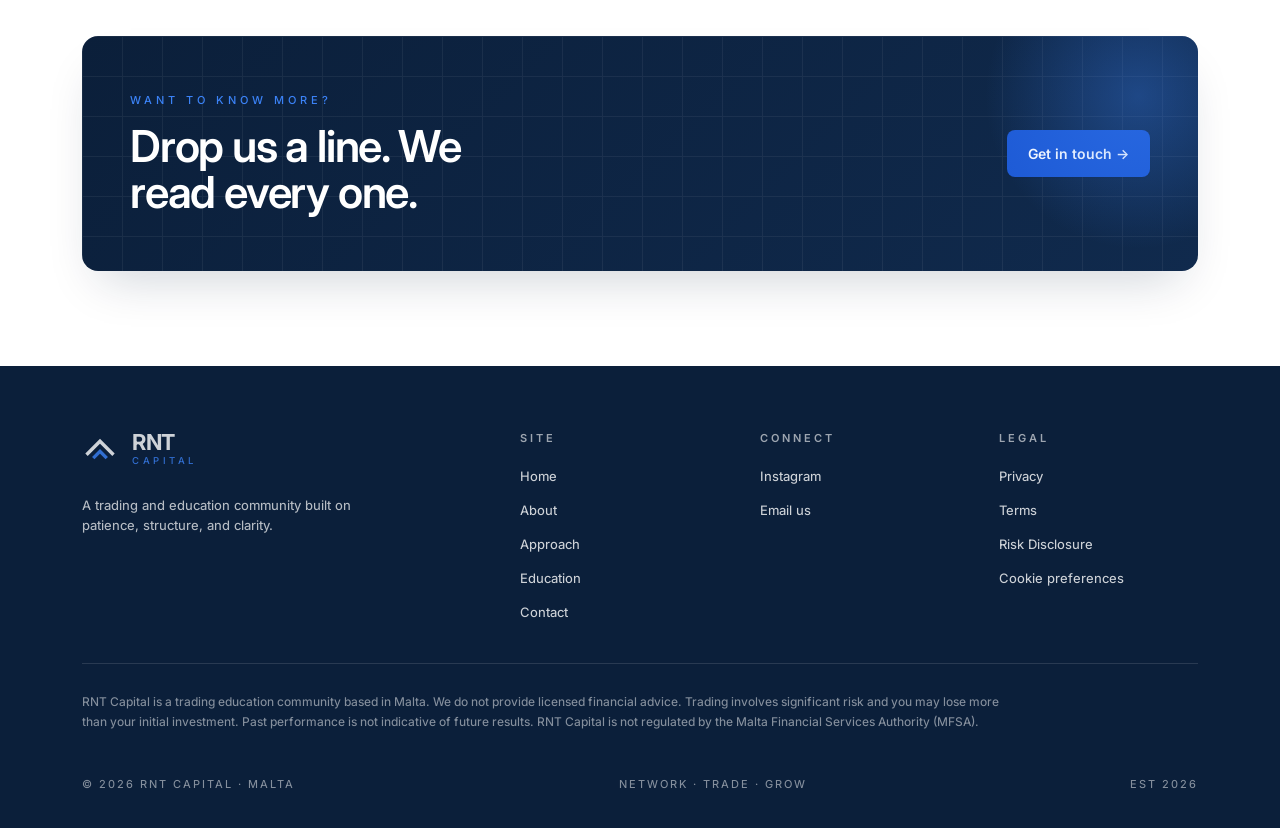
==== commit 83d2e927: "Trim About and Education: drop founder placeholders, timeline, weekly rhythm; add mindset reads Abou" ====
--- a/site/about.html
+++ b/site/about.html
@@ -77,68 +77,6 @@
     </div>
   </section>
 
-  <!-- Founders -->
-  <section class="section">
-    <div class="wrap">
-      <div class="reveal" style="display:flex; flex-direction:column; gap:16px; margin-bottom: 40px;">
-        <span class="eyebrow">The founders</span>
-        <h2>Built by working traders.</h2>
-      </div>
-      <div class="grid-2 reveal-stagger">
-        <div class="card reveal bio-placeholder">
-          <span class="tag">CO-FOUNDER</span>
-          <h3>Bio coming soon.</h3>
-          <p class="muted" style="font-size: 14px;">A proper introduction will live here shortly.</p>
-        </div>
-        <div class="card reveal bio-placeholder">
-          <span class="tag">CO-FOUNDER</span>
-          <h3>Bio coming soon.</h3>
-          <p class="muted" style="font-size: 14px;">A proper introduction will live here shortly.</p>
-        </div>
-      </div>
-    </div>
-  </section>
-
-  <!-- Timeline -->
-  <section class="section mist">
-    <div class="wrap">
-      <div class="reveal" style="display:flex; flex-direction:column; gap:16px; margin-bottom: 40px;">
-        <span class="eyebrow">How we got here</span>
-        <h2>A short, honest backstory.</h2>
-      </div>
-      <div class="reveal-stagger" style="display: flex; flex-direction: column; gap: 0; max-width: 820px;">
-        <div class="reveal" style="display: grid; grid-template-columns: 96px 1fr; gap: 24px; padding: 20px 0; border-bottom: 1px solid var(--hairline);">
-          <span class="accent" style="font-weight:600; font-feature-settings:'tnum';">2024</span>
-          <div>
-            <h3 style="font-size: 20px;">The annoyance</h3>
-            <p class="muted" style="font-size: 14px; margin-top: 4px;">Two traders fed up with the "buy now" alerts and zero explanation.</p>
-          </div>
-        </div>
-        <div class="reveal" style="display: grid; grid-template-columns: 96px 1fr; gap: 24px; padding: 20px 0; border-bottom: 1px solid var(--hairline);">
-          <span class="accent" style="font-weight:600; font-feature-settings:'tnum';">2025</span>
-          <div>
-            <h3 style="font-size: 20px;">The plan</h3>
-            <p class="muted" style="font-size: 14px; margin-top: 4px;">We wrote down how we actually trade (trend, range, reaction, risk) and decided to teach it.</p>
-          </div>
-        </div>
-        <div class="reveal" style="display: grid; grid-template-columns: 96px 1fr; gap: 24px; padding: 20px 0; border-bottom: 1px solid var(--hairline);">
-          <span class="accent" style="font-weight:600; font-feature-settings:'tnum';">2026</span>
-          <div>
-            <h3 style="font-size: 20px;">Doors open</h3>
-            <p class="muted" style="font-size: 14px; margin-top: 4px;">Group goes live. First setups posted. Mon, Wed, Fri rhythm starts.</p>
-          </div>
-        </div>
-        <div class="reveal" style="display: grid; grid-template-columns: 96px 1fr; gap: 24px; padding: 20px 0;">
-          <span class="accent" style="font-weight:600; font-feature-settings:'tnum';">Next</span>
-          <div>
-            <h3 style="font-size: 20px;">You?</h3>
-            <p class="muted" style="font-size: 14px; margin-top: 4px;">Apply when you're ready. We'll keep a seat.</p>
-          </div>
-        </div>
-      </div>
-    </div>
-  </section>
-
   <section class="section">
     <div class="wrap">
       <div class="cta-banner reveal">
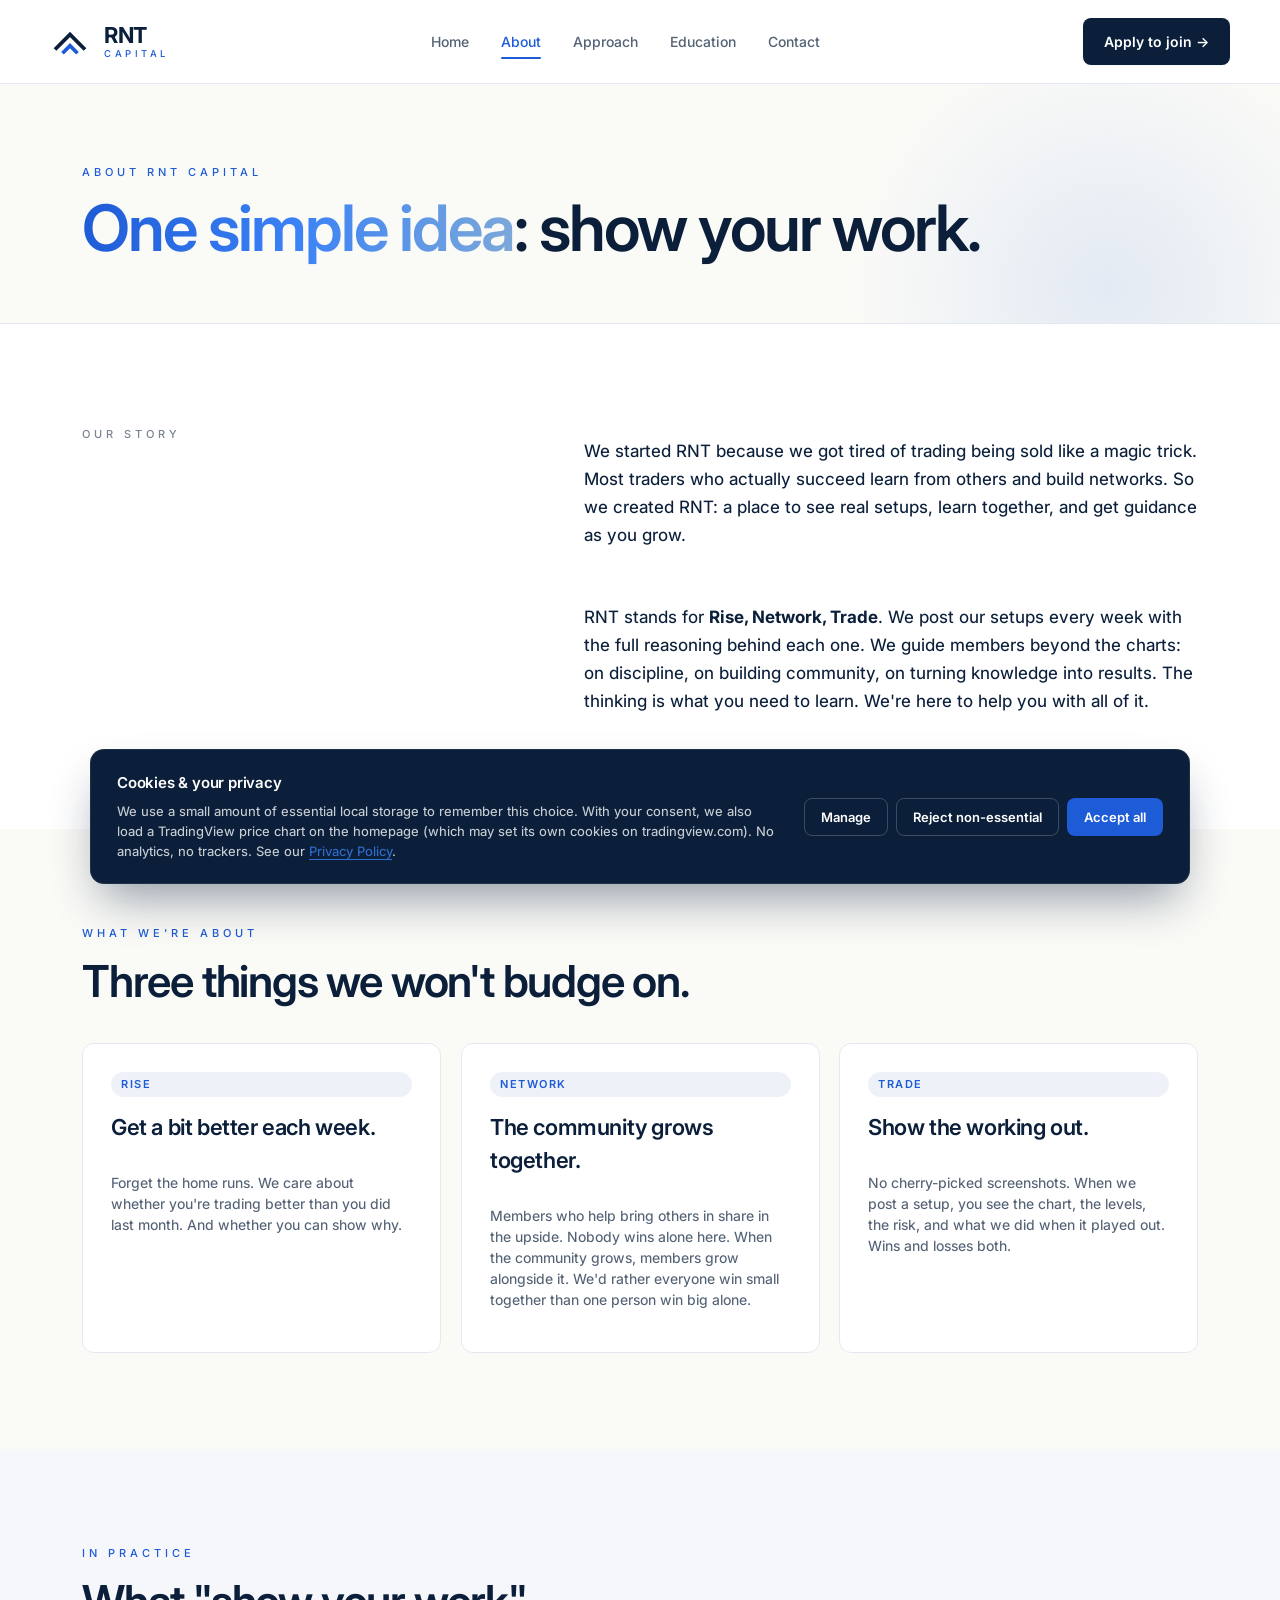
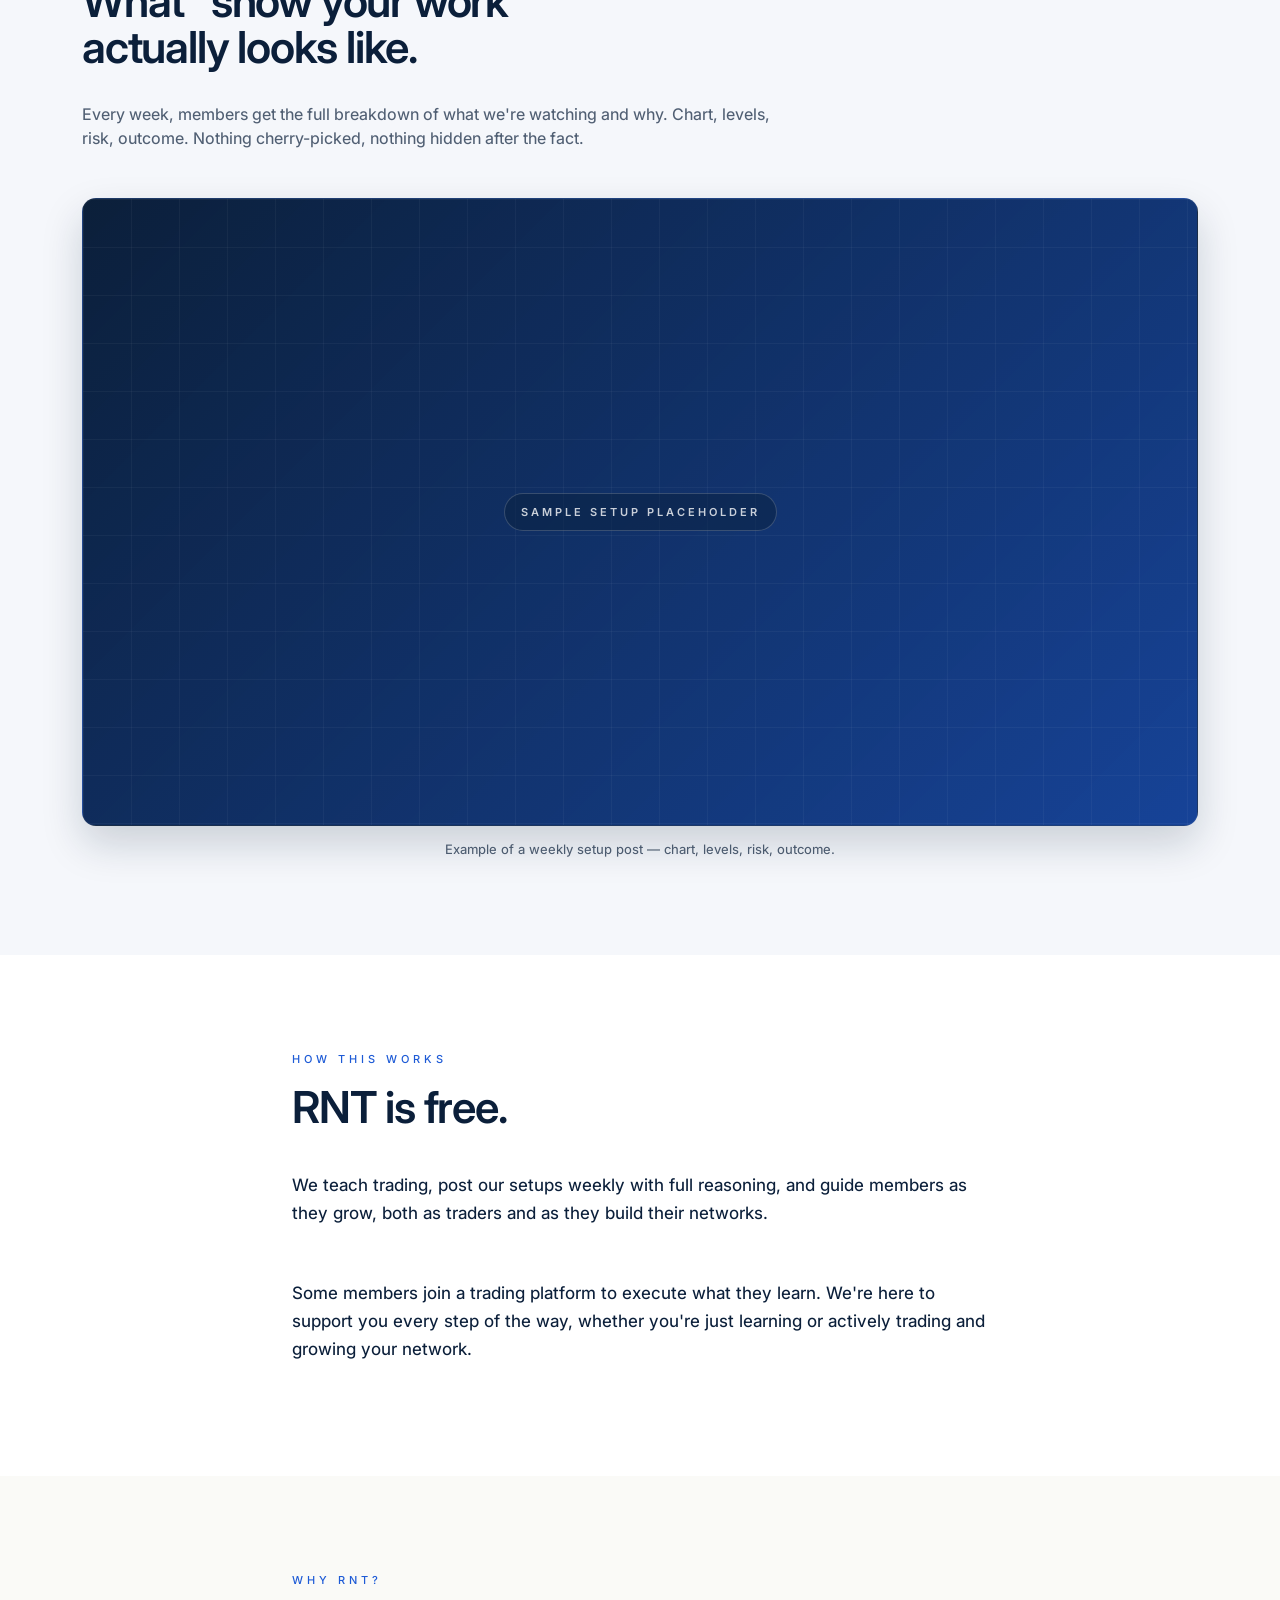
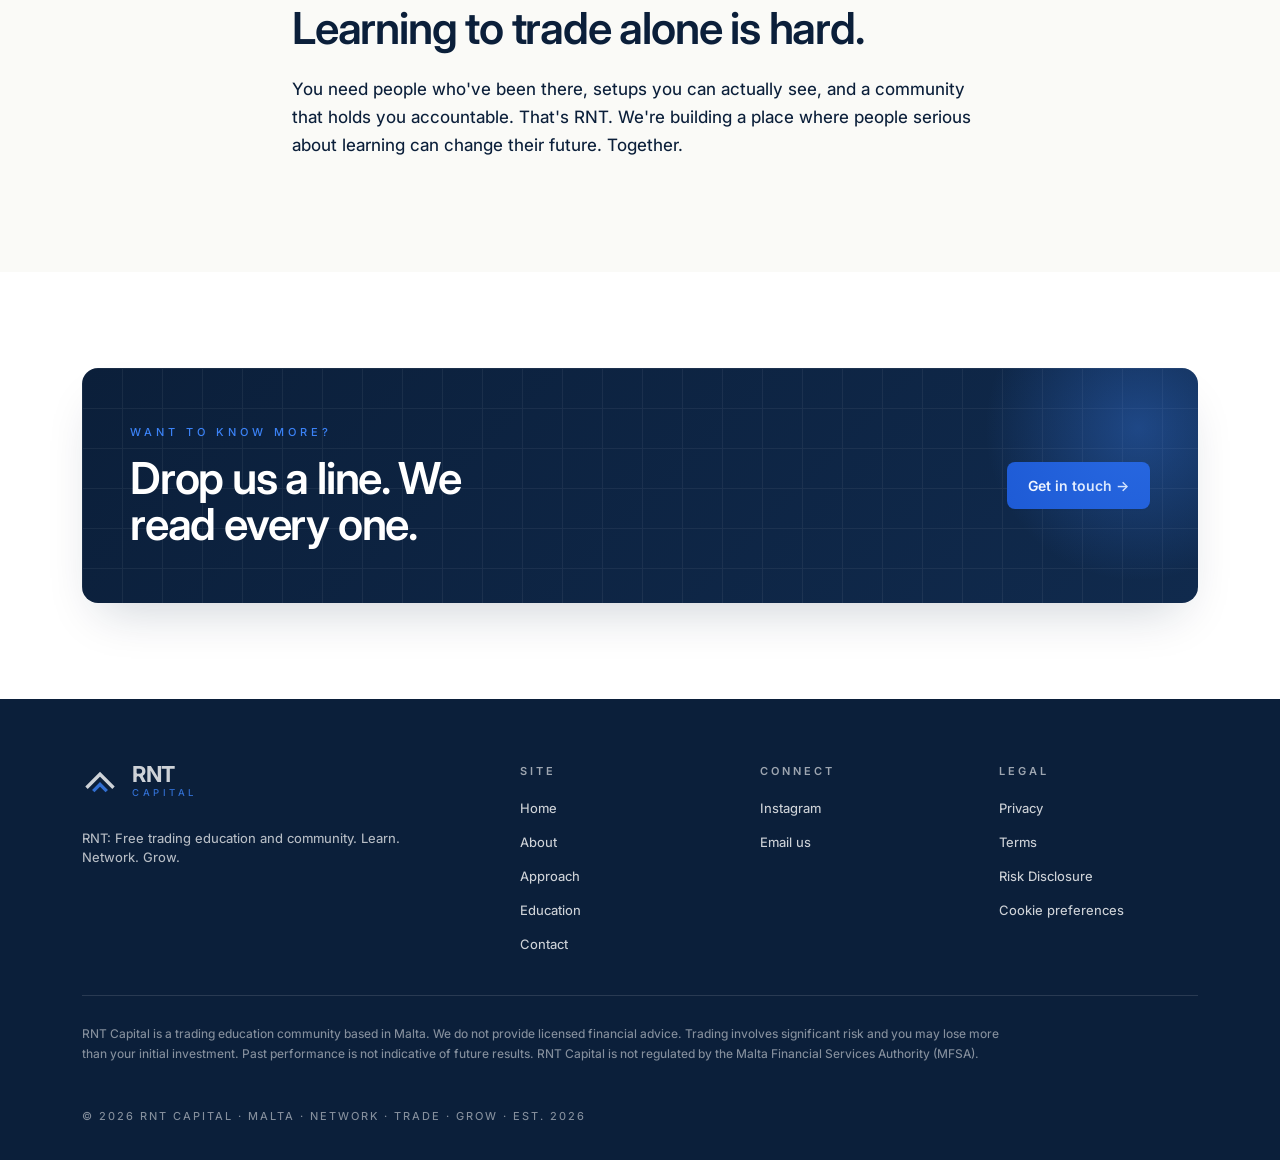
==== commit 6685c694: "Reposition RNT as free education and community About: rewrite opener, add 'How this works' and 'Why " ====
--- a/site/about.html
+++ b/site/about.html
@@ -4,7 +4,7 @@
 <meta charset="utf-8" />
 <meta name="viewport" content="width=device-width, initial-scale=1" />
 <title>About · RNT Capital</title>
-<meta name="description" content="Two traders, one principle: discipline before alpha. The story behind RNT Capital." />
+<meta name="description" content="One principle: show your work. The story behind RNT Capital." />
 <link rel="preconnect" href="https://fonts.googleapis.com">
 <link rel="preconnect" href="https://fonts.gstatic.com" crossorigin>
 <link href="https://fonts.googleapis.com/css2?family=Inter:wght@400;450;500;600;700&display=swap" rel="stylesheet">
@@ -33,7 +33,7 @@
   <section class="page-hero">
     <div class="wrap reveal">
       <div class="crumb">About RNT Capital</div>
-      <h1>Two traders. <span class="accent-grad">One simple idea</span>: show your work.</h1>
+      <h1><span class="accent-grad">One simple idea</span>: show your work.</h1>
     </div>
   </section>
 
@@ -43,9 +43,8 @@
         <span class="eyebrow muted">Our story</span>
       </div>
       <div class="reveal" style="display: flex; flex-direction: column; gap: 20px; font-size: 17px; line-height: 1.65;">
-        <p>We started RNT because we got tired of trading being sold like a magic trick. The traders we know who actually do well are the ones who put in real work, and most of them don't do it alone. So we built a place where that's the whole point.</p>
-        <p>RNT stands for <strong>Rise, Network, Trade</strong>. We post our setups and signals every week with the full reasoning behind each one. The trade is the easy part. The thinking is what you need to learn.</p>
-        <p class="muted">We're not promising you'll get rich. What we can promise is that you won't be doing this alone, and you'll come out a better trader for it.</p>
+        <p>We started RNT because we got tired of trading being sold like a magic trick. Most traders who actually succeed learn from others and build networks. So we created RNT: a place to see real setups, learn together, and get guidance as you grow.</p>
+        <p>RNT stands for <strong>Rise, Network, Trade</strong>. We post our setups every week with the full reasoning behind each one. We guide members beyond the charts: on discipline, on building community, on turning knowledge into results. The thinking is what you need to learn. We're here to help you with all of it.</p>
       </div>
     </div>
   </section>
@@ -65,14 +64,58 @@
         </div>
         <div class="card tilt reveal">
           <span class="tag">NETWORK</span>
-          <h3>Help each other out.</h3>
-          <p class="muted" style="font-size: 14px;">No cheerleading, no ego. Just people who'll happily tell you when your trade and your journal don't line up.</p>
+          <h3>The community grows together.</h3>
+          <p class="muted" style="font-size: 14px;">Members who help bring others in share in the upside. Nobody wins alone here. When the community grows, members grow alongside it. We'd rather everyone win small together than one person win big alone.</p>
         </div>
         <div class="card tilt reveal">
           <span class="tag">TRADE</span>
           <h3>Show the working out.</h3>
           <p class="muted" style="font-size: 14px;">No cherry-picked screenshots. When we post a setup, you see the chart, the levels, the risk, and what we did when it played out. Wins and losses both.</p>
         </div>
+      </div>
+    </div>
+  </section>
+
+  <!-- Sample setup -->
+  <section class="section mist">
+    <div class="wrap">
+      <div class="reveal" style="display:flex; flex-direction:column; gap:16px; margin-bottom: 32px; max-width: 720px;">
+        <span class="eyebrow">In practice</span>
+        <h2>What "show your work" actually looks like.</h2>
+        <p class="muted">Every week, members get the full breakdown of what we're watching and why. Chart, levels, risk, outcome. Nothing cherry-picked, nothing hidden after the fact.</p>
+      </div>
+      <figure class="sample-setup reveal" style="margin: 0; display: flex; flex-direction: column; gap: 14px;">
+        <div class="sample-setup-frame" role="img" aria-label="Sample weekly setup — placeholder image">
+          <span class="sample-setup-label">Sample setup placeholder</span>
+        </div>
+        <figcaption class="muted" style="font-size: 13px; text-align: center;">Example of a weekly setup post — chart, levels, risk, outcome.</figcaption>
+      </figure>
+    </div>
+  </section>
+
+  <!-- How this works -->
+  <section class="section">
+    <div class="wrap" style="max-width: 760px;">
+      <div class="reveal" style="display:flex; flex-direction:column; gap:16px; margin-bottom: 24px;">
+        <span class="eyebrow">How this works</span>
+        <h2>RNT is free.</h2>
+      </div>
+      <div class="reveal" style="display: flex; flex-direction: column; gap: 18px; font-size: 17px; line-height: 1.65;">
+        <p>We teach trading, post our setups weekly with full reasoning, and guide members as they grow, both as traders and as they build their networks.</p>
+        <p>Some members join a trading platform to execute what they learn. We're here to support you every step of the way, whether you're just learning or actively trading and growing your network.</p>
+      </div>
+    </div>
+  </section>
+
+  <!-- Why RNT? -->
+  <section class="section warm">
+    <div class="wrap" style="max-width: 760px;">
+      <div class="reveal" style="display:flex; flex-direction:column; gap:16px; margin-bottom: 24px;">
+        <span class="eyebrow">Why RNT?</span>
+        <h2>Learning to trade alone is hard.</h2>
+      </div>
+      <div class="reveal" style="font-size: 17px; line-height: 1.65;">
+        <p>You need people who've been there, setups you can actually see, and a community that holds you accountable. That's RNT. We're building a place where people serious about learning can change their future. Together.</p>
       </div>
     </div>
   </section>
@@ -99,13 +142,13 @@
           <svg width="36" height="36" viewBox="0 0 64 64" aria-hidden="true"><path d="M8 44 L32 20 L56 44" stroke="white" stroke-width="6" fill="none" /><path d="M20 50 L32 38 L44 50" stroke="#3B82F6" stroke-width="6" fill="none" /></svg>
           <span class="lockup-text"><span class="lockup-rnt">RNT</span><span class="lockup-cap">Capital</span></span>
         </a>
-        <p style="font-size: 13px; opacity: 0.7; max-width: 320px; margin-top: 14px;">A trading and education community built on patience, structure, and clarity.</p>
+        <p style="font-size: 13px; opacity: 0.7; max-width: 320px; margin-top: 14px;">RNT: Free trading education and community. Learn. Network. Grow.</p>
       </div>
       <div class="footer-col"><h4>Site</h4><ul><li><a href="index.html">Home</a></li><li><a href="about.html">About</a></li><li><a href="approach.html">Approach</a></li><li><a href="education.html">Education</a></li><li><a href="contact.html">Contact</a></li></ul></div>
       <div class="footer-col"><h4>Connect</h4><ul><li><a href="https://www.instagram.com/rnt.capital/" target="_blank" rel="noopener">Instagram</a></li><li><a href="mailto:rntcapital365@gmail.com">Email us</a></li></ul></div>
       <div class="footer-col"><h4>Legal</h4><ul><li><a href="privacy.html">Privacy</a></li><li><a href="terms.html">Terms</a></li><li><a href="risk.html">Risk Disclosure</a></li><li><a href="#" data-cookie-action="manage">Cookie preferences</a></li></ul></div>
     </div>
-    <p class="footer-disclaimer">RNT Capital is a trading education community based in Malta. We do not provide licensed financial advice. Trading involves significant risk and you may lose more than your initial investment. Past performance is not indicative of future results. RNT Capital is not regulated by the Malta Financial Services Authority (MFSA).</p><div class="footer-meta"><span>© 2026 RNT Capital · Malta</span><span>Network · Trade · Grow</span><span>Est 2026</span></div>
+    <p class="footer-disclaimer">RNT Capital is a trading education community based in Malta. We do not provide licensed financial advice. Trading involves significant risk and you may lose more than your initial investment. Past performance is not indicative of future results. RNT Capital is not regulated by the Malta Financial Services Authority (MFSA).</p><div class="footer-meta"><span>© 2026 RNT Capital · Malta · Network · Trade · Grow · Est. 2026</span></div>
   </div>
 </footer>
 
--- a/site/styles.css
+++ b/site/styles.css
@@ -1193,11 +1193,44 @@
   .cookie-prefs-card { padding: 24px; }
 }
 
+/* ── Sample setup placeholder (about page) ─────────────────────────────── */
+.sample-setup-frame {
+  aspect-ratio: 16 / 9;
+  background:
+    linear-gradient(135deg, rgba(11,31,58,0.95) 0%, rgba(30,91,214,0.6) 100%),
+    var(--ink);
+  border-radius: 14px;
+  border: 1px solid rgba(255,255,255,0.06);
+  display: flex; align-items: center; justify-content: center;
+  position: relative; overflow: hidden;
+  box-shadow: 0 18px 40px rgba(11,31,58,0.18);
+}
+.sample-setup-frame::before {
+  content: "";
+  position: absolute; inset: 0;
+  background-image:
+    linear-gradient(rgba(255,255,255,0.04) 1px, transparent 1px),
+    linear-gradient(90deg, rgba(255,255,255,0.04) 1px, transparent 1px);
+  background-size: 48px 48px;
+  pointer-events: none;
+}
+.sample-setup-label {
+  position: relative;
+  color: rgba(255,255,255,0.78);
+  font-size: 11px; font-weight: 600;
+  letter-spacing: 3px; text-transform: uppercase;
+  padding: 10px 16px;
+  border: 1px solid rgba(255,255,255,0.18);
+  border-radius: 999px;
+  background: rgba(11,31,58,0.45);
+}
+
 /* ── Responsive ─────────────────────────────────────────────────────────── */
 @media (max-width: 980px) {
   .wrap.hero-grid { grid-template-columns: 1fr !important; gap: 40px !important; }
   .contact-grid { grid-template-columns: 1fr !important; gap: 40px !important; }
   .contact-grid aside { position: static !important; }
+  .contact-grid .form-note { grid-column: 1 !important; }
 }
 @media (max-width: 860px) {
   h1 { font-size: 44px; }
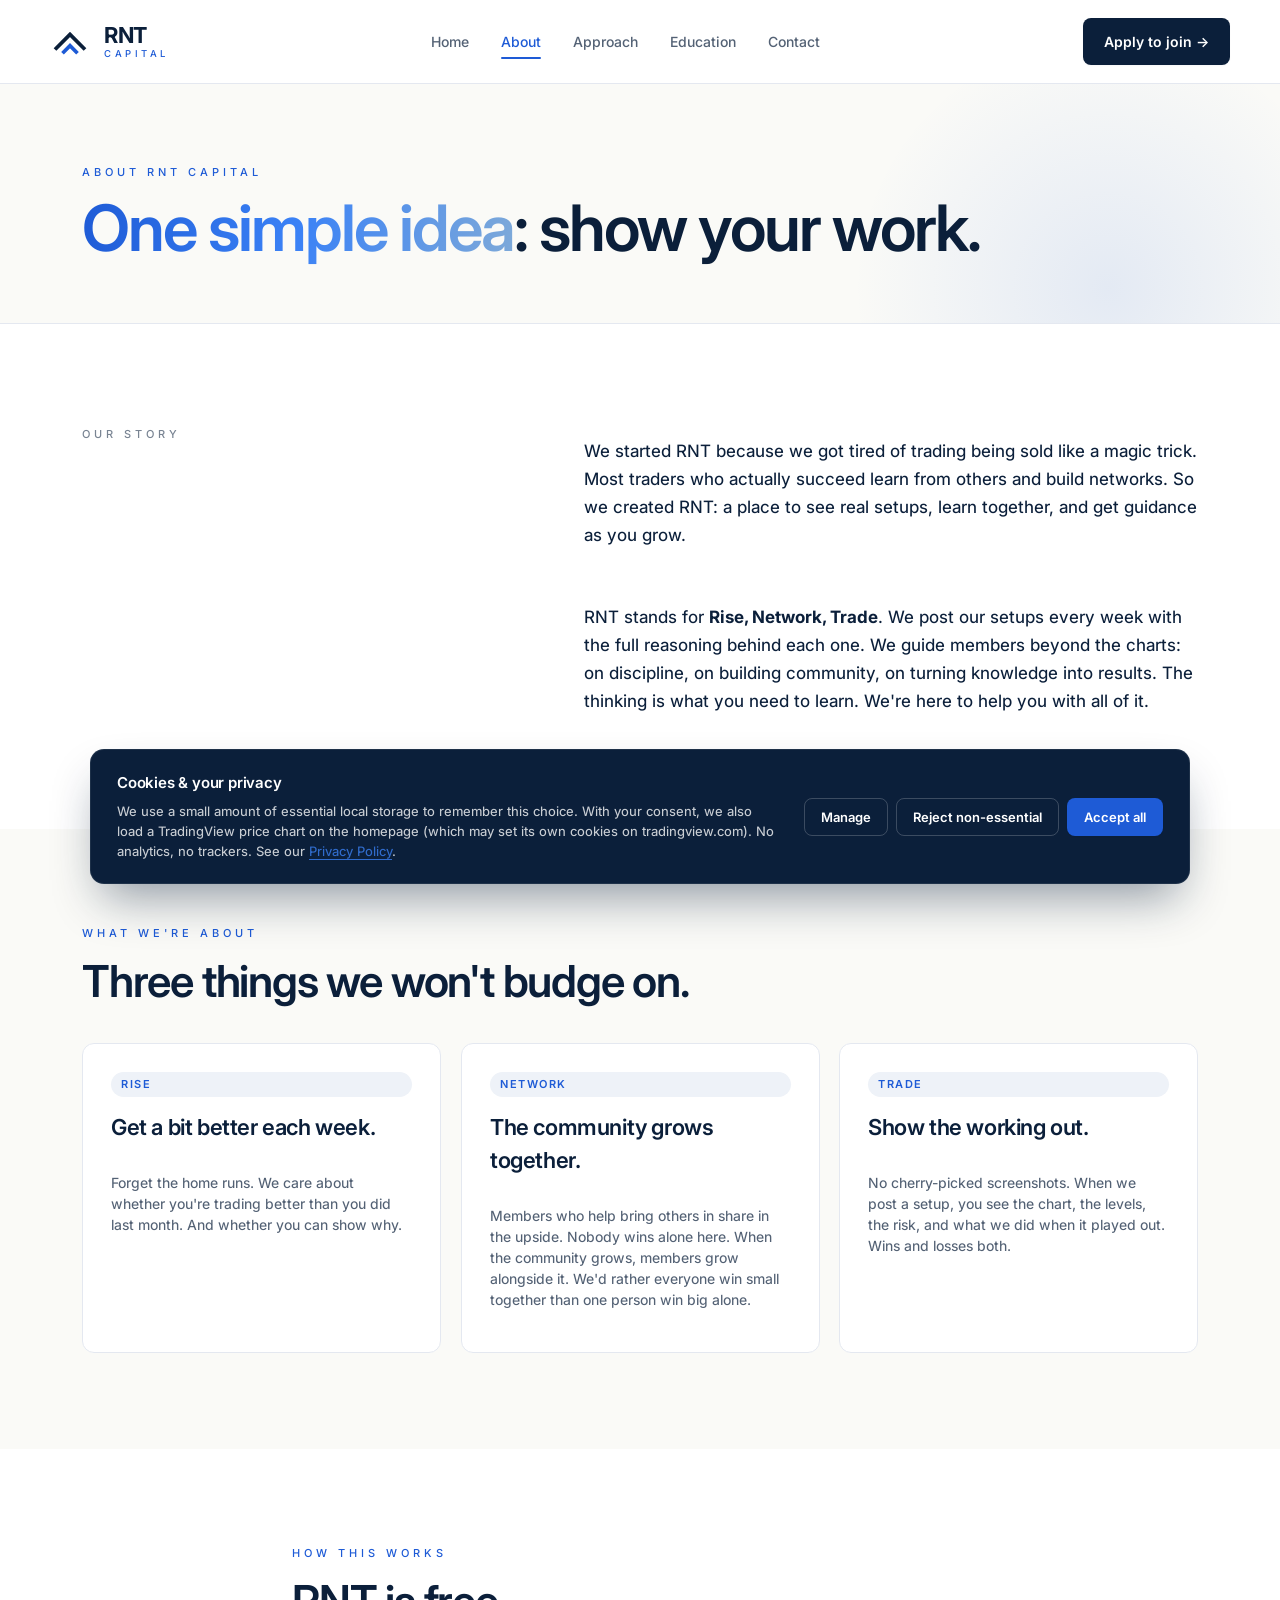
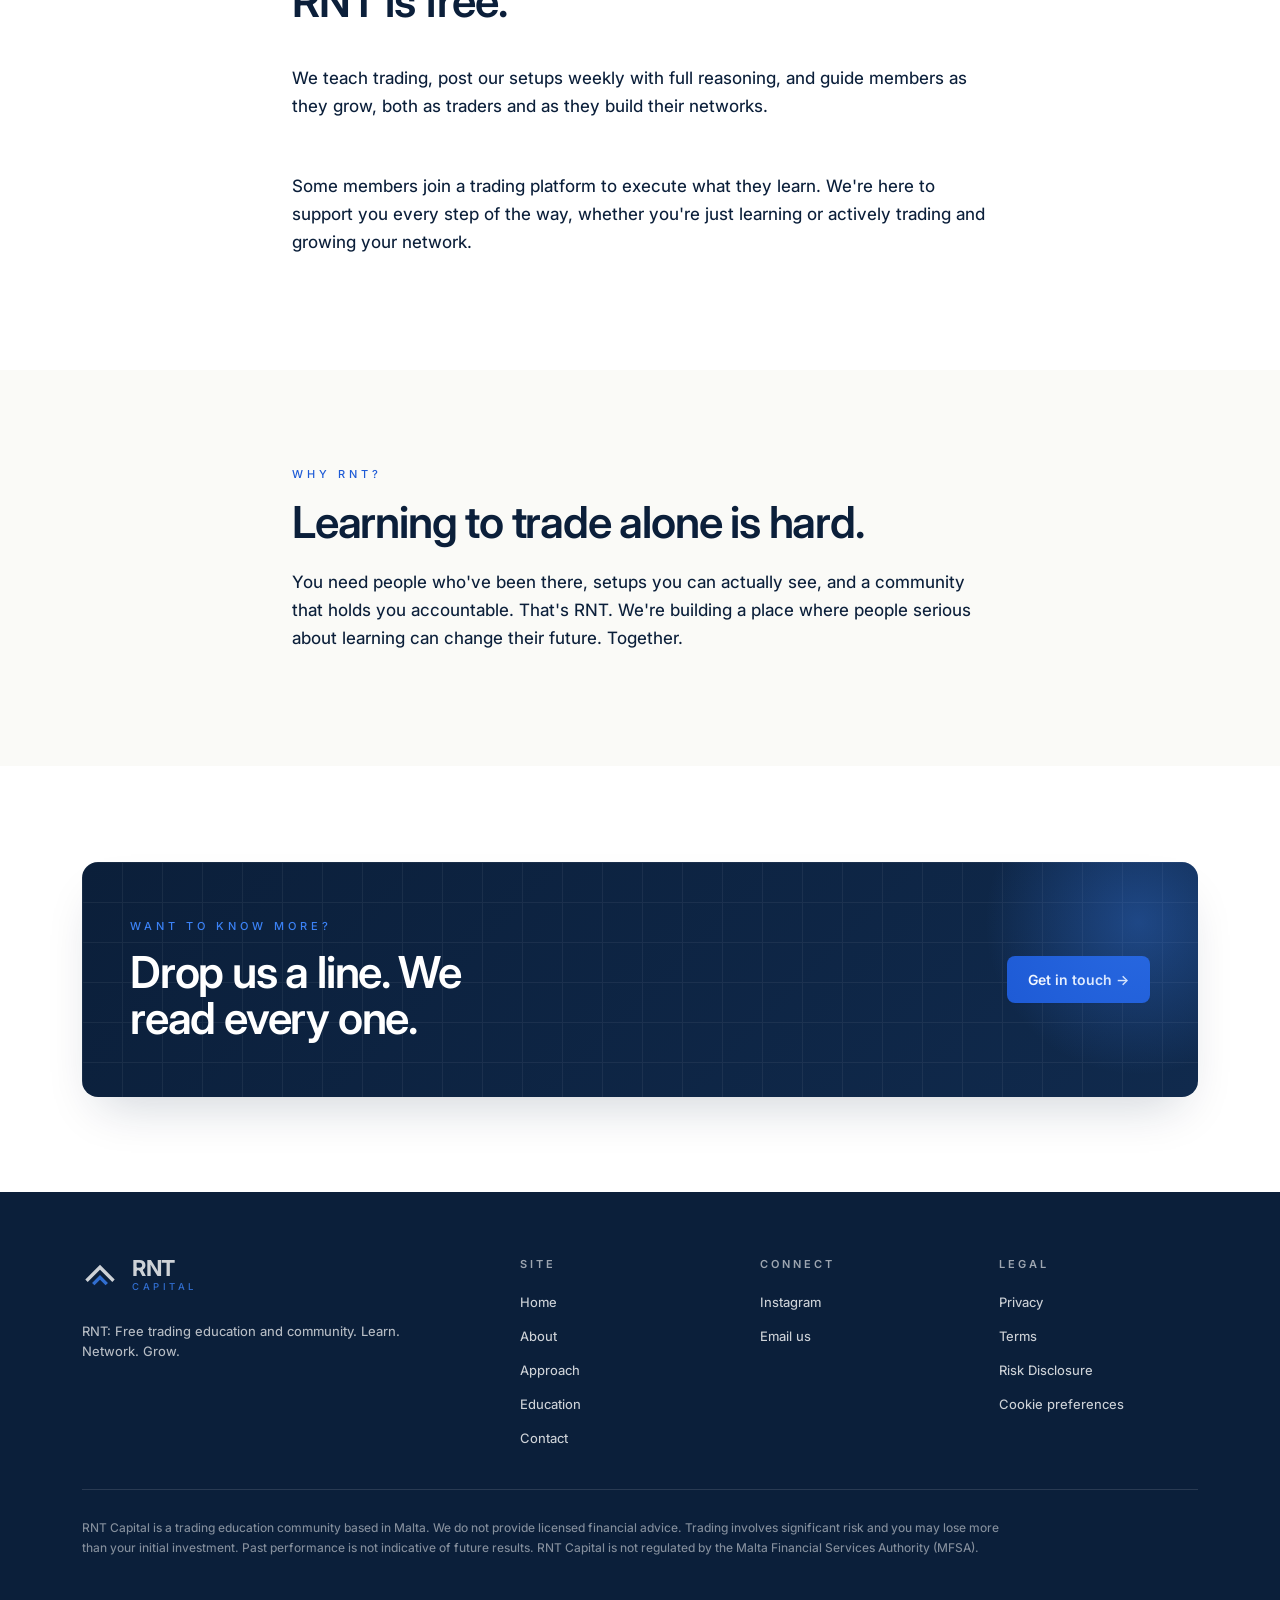
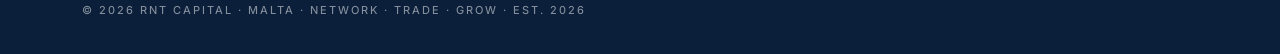
==== commit 45577e95: "Hide placeholder sections until real content lands Toggles 'Member reviews coming soon' (index) and " ====
--- a/site/about.html
+++ b/site/about.html
@@ -77,7 +77,7 @@
   </section>
 
   <!-- Sample setup -->
-  <section class="section mist">
+  <section class="section mist is-hidden-placeholder">
     <div class="wrap">
       <div class="reveal" style="display:flex; flex-direction:column; gap:16px; margin-bottom: 32px; max-width: 720px;">
         <span class="eyebrow">In practice</span>
--- a/site/styles.css
+++ b/site/styles.css
@@ -1225,6 +1225,11 @@
   background: rgba(11,31,58,0.45);
 }
 
+/* ── Placeholder sections (toggle off until real content lands) ─────────
+   To restore, remove the `is-hidden-placeholder` class from the section
+   element. The HTML stays in place. */
+.is-hidden-placeholder { display: none !important; }
+
 /* ── Responsive ─────────────────────────────────────────────────────────── */
 @media (max-width: 980px) {
   .wrap.hero-grid { grid-template-columns: 1fr !important; gap: 40px !important; }
